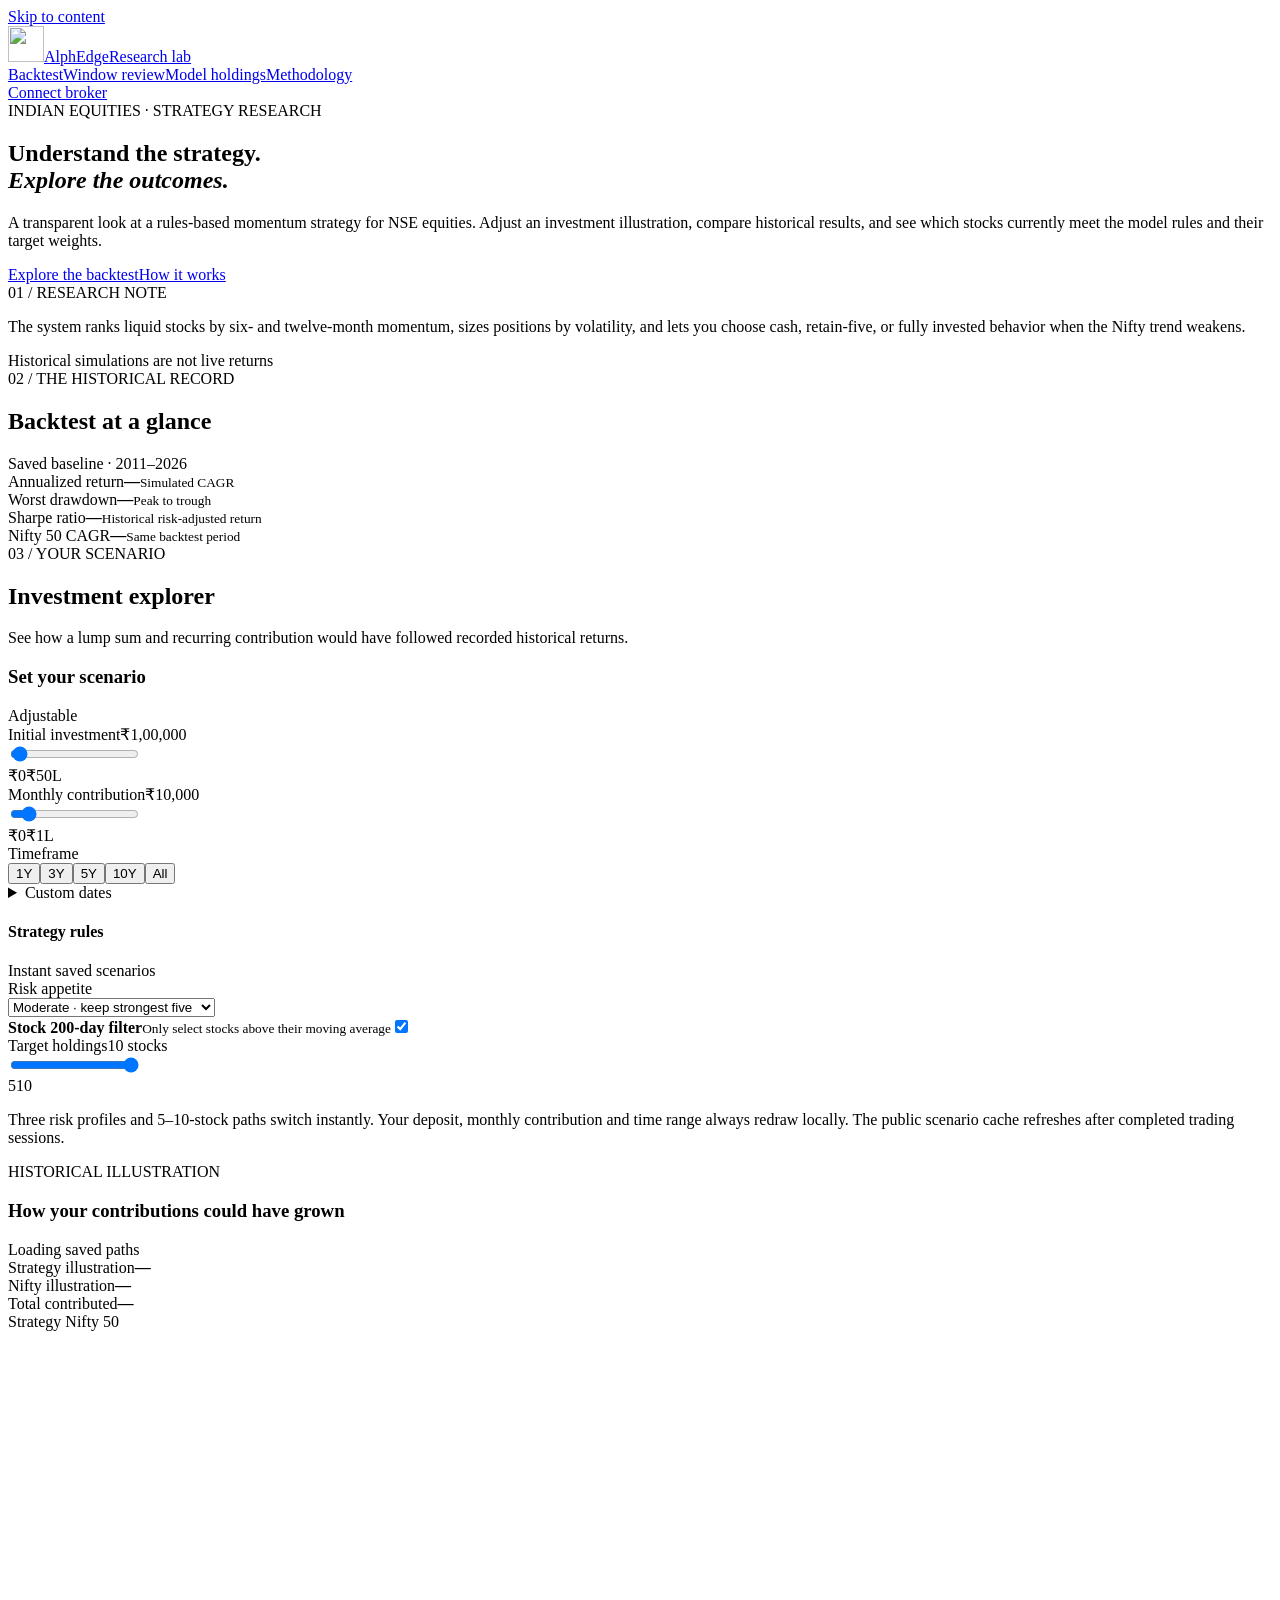
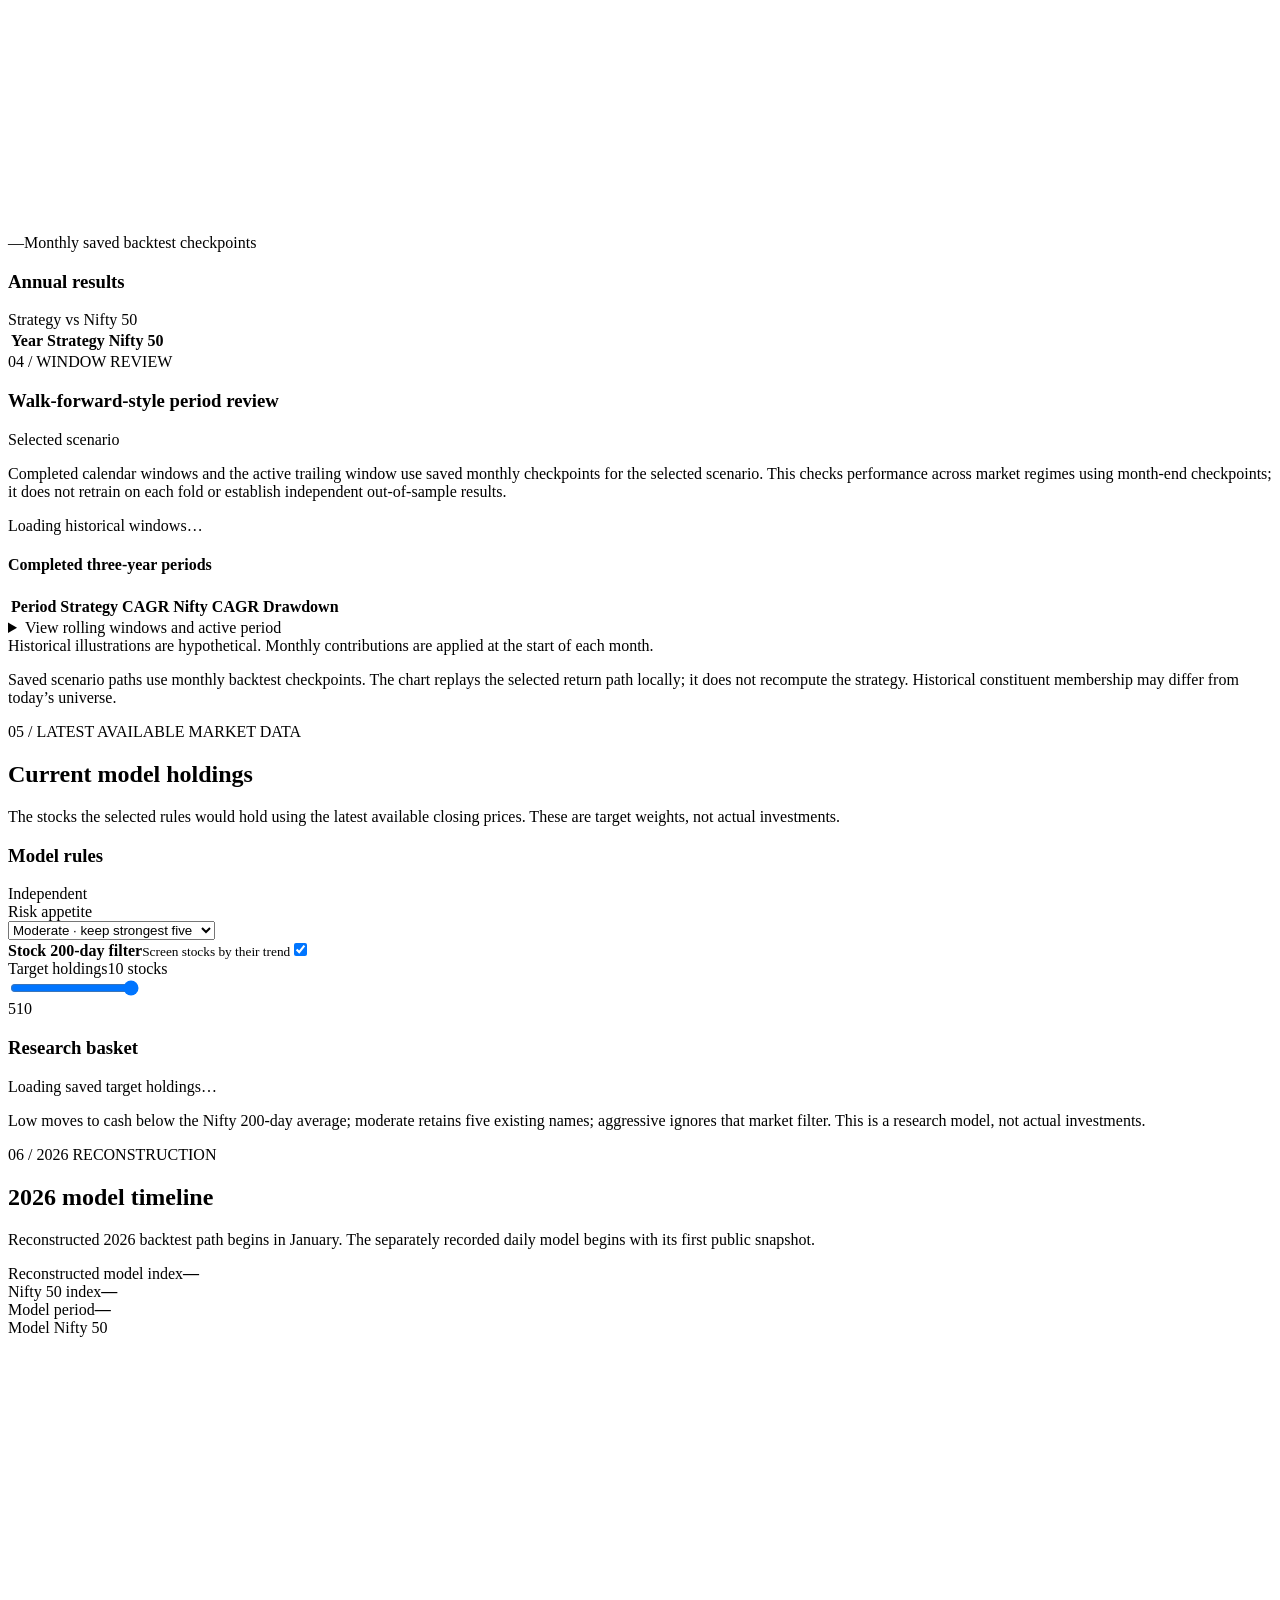
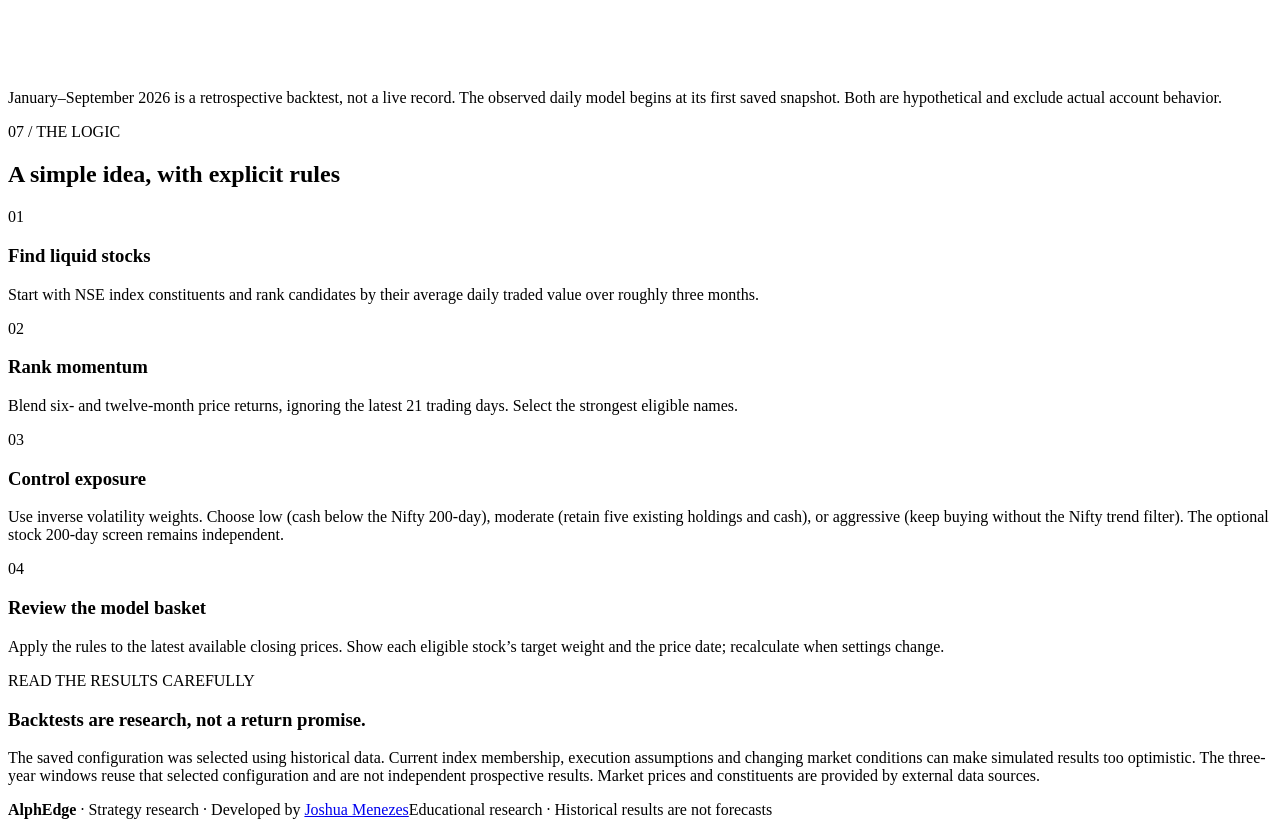
==== site/index.html @ ecb3db47 "Refresh browser assets for risk profile controls" ====
<!doctype html>
<!-- SPDX-FileCopyrightText: 2026 Joshua Menezes and AlphEdge contributors | SPDX-License-Identifier: MIT -->
<html lang="en">
<head>
  <meta charset="utf-8">
  <meta name="viewport" content="width=device-width, initial-scale=1">
  <meta name="theme-color" content="#0a1012">
  <meta name="author" content="Joshua Menezes">
  <title>AlphEdge — Strategy research</title>
  <meta name="description" content="Explore AlphEdge's Indian equity momentum research: historical backtests versus Nifty 50 and the model's latest target holdings.">
  <link rel="canonical" href="https://alph-edge.vercel.app/">
  <meta property="og:type" content="website">
  <meta property="og:site_name" content="AlphEdge">
  <meta property="og:title" content="AlphEdge | Systematic NSE equity research">
  <meta property="og:description" content="Explore historical backtests versus Nifty 50 and inspect the model's latest target holdings.">
  <meta property="og:url" content="https://alph-edge.vercel.app/">
  <meta property="og:image" content="https://alph-edge.vercel.app/og-image.png">
  <meta property="og:image:width" content="1200">
  <meta property="og:image:height" content="627">
  <meta property="og:image:alt" content="AlphEdge systematic NSE equity research">
  <meta name="twitter:card" content="summary_large_image">
  <link rel="icon" type="image/svg+xml" href="/logo.svg?v=4">
  <link rel="stylesheet" href="/styles.css?v=9">
  <script>window.ALPHEDGE_STATIC=true</script><script src="/app.js?v=5" defer></script>
</head>
<body>
  <a class="skip" href="#main">Skip to content</a>
  <header class="topbar">
    <div class="shell topbar-inner">
      <a class="brand" href="/" aria-label="AlphEdge home"><img class="brand-mark" src="/logo.svg?v=4" width="36" height="36" alt=""><span>AlphEdge</span><span class="brand-divider"></span><span class="brand-sub">Research lab</span></a>
      <nav aria-label="Page sections"><a href="#explorer">Backtest</a><a href="#walkforward">Window review</a><a href="#portfolio">Model holdings</a><a href="#methodology">Methodology</a></nav>
      <a class="nav-cta" href="https://github.com/Juiceyyyy/AlphEdge#connect-your-own-kite-account-local-only" target="_blank" rel="noopener noreferrer" aria-label="Connect your broker — open setup guide on GitHub">Connect broker</a>
    </div>
  </header>

  <main id="main">
    <section class="hero shell">
      <div class="eyebrow"><span class="signal"></span> INDIAN EQUITIES · STRATEGY RESEARCH</div>
      <div class="hero-grid">
        <div>
          <h1>Understand the strategy.<br><em>Explore the outcomes.</em></h1>
          <p class="lead">A transparent look at a rules-based momentum strategy for NSE equities. Adjust an investment illustration, compare historical results, and see which stocks currently meet the model rules and their target weights.</p>
          <div class="hero-actions"><a class="button primary" href="#explorer">Explore the backtest</a><a class="text-link" href="#methodology">How it works</a></div>
        </div>
        <div class="hero-note"><span class="note-index">01 / RESEARCH NOTE</span><p>The system ranks liquid stocks by six- and twelve-month momentum, sizes positions by volatility, and lets you choose cash, retain-five, or fully invested behavior when the Nifty trend weakens.</p><span class="note-foot">Historical simulations are not live returns</span></div>
      </div>
    </section>

    <section class="shell summary" aria-labelledby="results-heading">
      <div class="section-top"><div><span class="kicker">02 / THE HISTORICAL RECORD</span><h2 id="results-heading">Backtest at a glance</h2></div><span id="kpi-source" class="source-label">Saved baseline · 2011–2026</span></div>
      <div class="stat-grid">
        <article class="stat"><span>Annualized return</span><strong id="kpi-cagr">—</strong><small>Simulated CAGR</small></article>
        <article class="stat"><span>Worst drawdown</span><strong id="kpi-drawdown">—</strong><small>Peak to trough</small></article>
        <article class="stat"><span>Sharpe ratio</span><strong id="kpi-sharpe">—</strong><small>Historical risk-adjusted return</small></article>
        <article class="stat"><span>Nifty 50 CAGR</span><strong id="kpi-benchmark">—</strong><small>Same backtest period</small></article>
      </div>
    </section>

    <section class="section-tint" id="explorer" aria-labelledby="explorer-heading"><div class="shell">
      <div class="section-top"><div><span class="kicker">03 / YOUR SCENARIO</span><h2 id="explorer-heading">Investment explorer</h2><p>See how a lump sum and recurring contribution would have followed recorded historical returns.</p></div></div>
      <div class="explorer-grid">
        <aside class="controls card" aria-label="Investment and strategy settings">
          <div class="card-head"><h3>Set your scenario</h3><span class="chip">Adjustable</span></div>
          <div class="control"><div class="control-head"><label for="lump">Initial investment</label><output id="lump-value" for="lump">₹1,00,000</output></div><input type="range" id="lump" min="0" max="5000000" step="10000" value="100000"><div class="scale"><span>₹0</span><span>₹50L</span></div></div>
          <div class="control"><div class="control-head"><label for="sip">Monthly contribution</label><output id="sip-value" for="sip">₹10,000</output></div><input type="range" id="sip" min="0" max="100000" step="1000" value="10000"><div class="scale"><span>₹0</span><span>₹1L</span></div></div>
          <div class="timeframe"><span class="field-label">Timeframe</span><div class="period-pills" role="group" aria-label="Chart timeframe"><button type="button" data-period="12">1Y</button><button type="button" data-period="36">3Y</button><button type="button" data-period="60">5Y</button><button type="button" data-period="120" class="active">10Y</button><button type="button" data-period="all">All</button></div><details class="custom-period"><summary>Custom dates</summary><div class="date-range"><div class="control"><label for="start-month">From</label><input id="start-month" type="month"></div><div class="control"><label for="end-month">Through</label><input id="end-month" type="month"></div></div></details></div>
          <div class="rule"></div>
          <div class="control-head strategy-label"><h4>Strategy rules</h4><span>Instant saved scenarios</span></div>
          <div class="control"><div class="control-head"><label for="risk-profile">Risk appetite</label></div><select id="risk-profile" class="risk-select"><option value="low">Low · cash below Nifty 200-day</option><option value="moderate" selected>Moderate · keep strongest five</option><option value="aggressive">Aggressive · stay fully invested</option></select></div>
          <label class="switch-row"><span><strong>Stock 200-day filter</strong><small>Only select stocks above their moving average</small></span><input id="stock" type="checkbox" checked role="switch"><span class="switch-ui" aria-hidden="true"></span></label>
          <div class="control hold"><div class="control-head"><label for="holdings">Target holdings</label><output id="holdings-value" for="holdings">10 stocks</output></div><input type="range" id="holdings" min="5" max="10" step="1" value="10"><div class="scale"><span>5</span><span>10</span></div></div></div>
          <p class="control-hint">Three risk profiles and 5–10-stock paths switch instantly. Your deposit, monthly contribution and time range always redraw locally. The public scenario cache refreshes after completed trading sessions.</p>
        </aside>
        <div class="results">
          <div class="chart-card card">
            <div class="chart-header"><div><span class="kicker">HISTORICAL ILLUSTRATION</span><h3>How your contributions could have grown</h3></div><span id="chart-mode" class="mode">Loading saved paths</span></div>
            <div class="totals"><div><span>Strategy illustration</span><strong id="strategy-total">—</strong></div><div><span>Nifty illustration</span><strong id="benchmark-total">—</strong></div><div><span>Total contributed</span><strong id="contributed-total">—</strong></div></div>
            <div class="legend"><span><i class="key strategy-key"></i> Strategy</span><span><i class="key benchmark-key"></i> Nifty 50</span></div>
            <div class="chart-wrap interactive-chart"><div id="growth-tooltip" class="chart-tooltip" role="status" hidden></div><svg id="growth-chart" viewBox="0 0 760 300" preserveAspectRatio="none" role="img" aria-label="Historical investment illustration chart"></svg></div>
            <div class="chart-footer"><span id="chart-period">—</span><span id="chart-detail">Monthly saved backtest checkpoints</span></div>
          </div>
          <div class="backtest-detail card"><div class="card-head"><h3>Annual results</h3><span class="chip outline">Strategy vs Nifty 50</span></div><div class="table-scroll"><table><thead><tr><th>Year</th><th>Strategy</th><th>Nifty 50</th></tr></thead><tbody id="annual-results"></tbody></table></div></div>
          <div class="backtest-detail card" id="walkforward"><div class="card-head"><div><span class="kicker">04 / WINDOW REVIEW</span><h3>Walk-forward-style period review</h3></div><span class="chip outline">Selected scenario</span></div><p class="table-note">Completed calendar windows and the active trailing window use saved monthly checkpoints for the selected scenario. This checks performance across market regimes using month-end checkpoints; it does not retrain on each fold or establish independent out-of-sample results.</p><div id="walkforward-summary" class="window-summary" aria-live="polite">Loading historical windows…</div><h4>Completed three-year periods</h4><div class="table-scroll"><table><thead><tr><th>Period</th><th>Strategy CAGR</th><th>Nifty CAGR</th><th>Drawdown</th></tr></thead><tbody id="window-results"></tbody></table></div><details class="rolling-detail"><summary>View rolling windows and active period</summary><div class="table-scroll"><table><thead><tr><th>Period</th><th>Strategy CAGR</th><th>Nifty CAGR</th><th>Drawdown</th></tr></thead><tbody id="rolling-results"></tbody></table></div></details></div>
          <div id="scenario-message" class="message" role="status" aria-live="polite">Historical illustrations are hypothetical. Monthly contributions are applied at the start of each month.</div>
        </div>
      </div>
      <p class="disclosure">Saved scenario paths use monthly backtest checkpoints. The chart replays the selected return path locally; it does not recompute the strategy. Historical constituent membership may differ from today’s universe.</p>
    </div></section>

    <section class="shell portfolio-section" id="portfolio" aria-labelledby="portfolio-heading">
      <div class="section-top"><div><span class="kicker">05 / LATEST AVAILABLE MARKET DATA</span><h2 id="portfolio-heading">Current model holdings</h2><p>The stocks the selected rules would hold using the latest available closing prices. These are target weights, not actual investments.</p></div></div>
      <div class="holdings-layout">
        <aside class="controls card" aria-label="Model holdings settings">
          <div class="card-head"><h3>Model rules</h3><span class="chip">Independent</span></div>
          <div class="control"><div class="control-head"><label for="model-risk-profile">Risk appetite</label></div><select id="model-risk-profile" class="risk-select"><option value="low">Low · cash below Nifty 200-day</option><option value="moderate" selected>Moderate · keep strongest five</option><option value="aggressive">Aggressive · stay fully invested</option></select></div>
          <label class="switch-row"><span><strong>Stock 200-day filter</strong><small>Screen stocks by their trend</small></span><input id="model-stock" type="checkbox" checked role="switch"><span class="switch-ui" aria-hidden="true"></span></label>
          <div class="control hold"><div class="control-head"><label for="model-holdings">Target holdings</label><output id="model-holdings-value" for="model-holdings">10 stocks</output></div><input type="range" id="model-holdings" min="5" max="10" step="1" value="10"><div class="scale"><span>5</span><span>10</span></div></div></div>
        </aside>
        <div class="card holdings-card"><div class="card-head"><div><h3>Research basket</h3><span id="candidate-status" class="candidate-status" role="status" aria-live="polite">Loading saved target holdings…</span></div></div><div id="candidate-positions" class="position-list" aria-live="polite"></div><p class="basket-note">Low moves to cash below the Nifty 200-day average; moderate retains five existing names; aggressive ignores that market filter. This is a research model, not actual investments.</p></div>
      </div>
    </section>

    <section class="shell forward-section" aria-labelledby="forward-heading">
      <div class="section-top"><div><span class="kicker">06 / 2026 RECONSTRUCTION</span><h2 id="forward-heading">2026 model timeline</h2><p>Reconstructed 2026 backtest path begins in January. The separately recorded daily model begins with its first public snapshot.</p></div></div>
      <div class="card chart-card"><div class="totals"><div><span>Reconstructed model index</span><strong id="forward-model">—</strong></div><div><span>Nifty 50 index</span><strong id="forward-nifty">—</strong></div><div><span>Model period</span><strong id="forward-period" class="period-value">—</strong></div></div><div class="legend"><span><i class="key strategy-key"></i> Model</span><span><i class="key benchmark-key"></i> Nifty 50</span></div><div class="chart-wrap forward-wrap"><svg id="forward-chart" viewBox="0 0 760 200" preserveAspectRatio="none" role="img" aria-label="Forward research record pending"></svg></div><p class="basket-note">January–September 2026 is a retrospective backtest, not a live record. The observed daily model begins at its first saved snapshot. Both are hypothetical and exclude actual account behavior.</p></div>
    </section>

    <section class="section-tint method" id="methodology" aria-labelledby="method-heading"><div class="shell">
      <div class="section-top"><div><span class="kicker">07 / THE LOGIC</span><h2 id="method-heading">A simple idea, with explicit rules</h2></div></div>
      <div class="method-grid">
        <article><span class="method-index">01</span><h3>Find liquid stocks</h3><p>Start with NSE index constituents and rank candidates by their average daily traded value over roughly three months.</p></article>
        <article><span class="method-index">02</span><h3>Rank momentum</h3><p>Blend six- and twelve-month price returns, ignoring the latest 21 trading days. Select the strongest eligible names.</p></article>
        <article><span class="method-index">03</span><h3>Control exposure</h3><p>Use inverse volatility weights. Choose low (cash below the Nifty 200-day), moderate (retain five existing holdings and cash), or aggressive (keep buying without the Nifty trend filter). The optional stock 200-day screen remains independent.</p></article>
        <article><span class="method-index">04</span><h3>Review the model basket</h3><p>Apply the rules to the latest available closing prices. Show each eligible stock’s target weight and the price date; recalculate when settings change.</p></article>
      </div>
      <div class="research-note"><div><span class="kicker">READ THE RESULTS CAREFULLY</span><h3>Backtests are research, not a return promise.</h3></div><p>The saved configuration was selected using historical data. Current index membership, execution assumptions and changing market conditions can make simulated results too optimistic. The three-year windows reuse that selected configuration and are not independent prospective results. Market prices and constituents are provided by external data sources.</p></div>
    </div></section>
  </main>
  <footer><div class="shell footer-inner"><span><strong>AlphEdge</strong> · Strategy research · Developed by <a href="https://github.com/Juiceyyyy" rel="author">Joshua Menezes</a></span><span>Educational research · Historical results are not forecasts</span></div></footer>
</body>
</html>
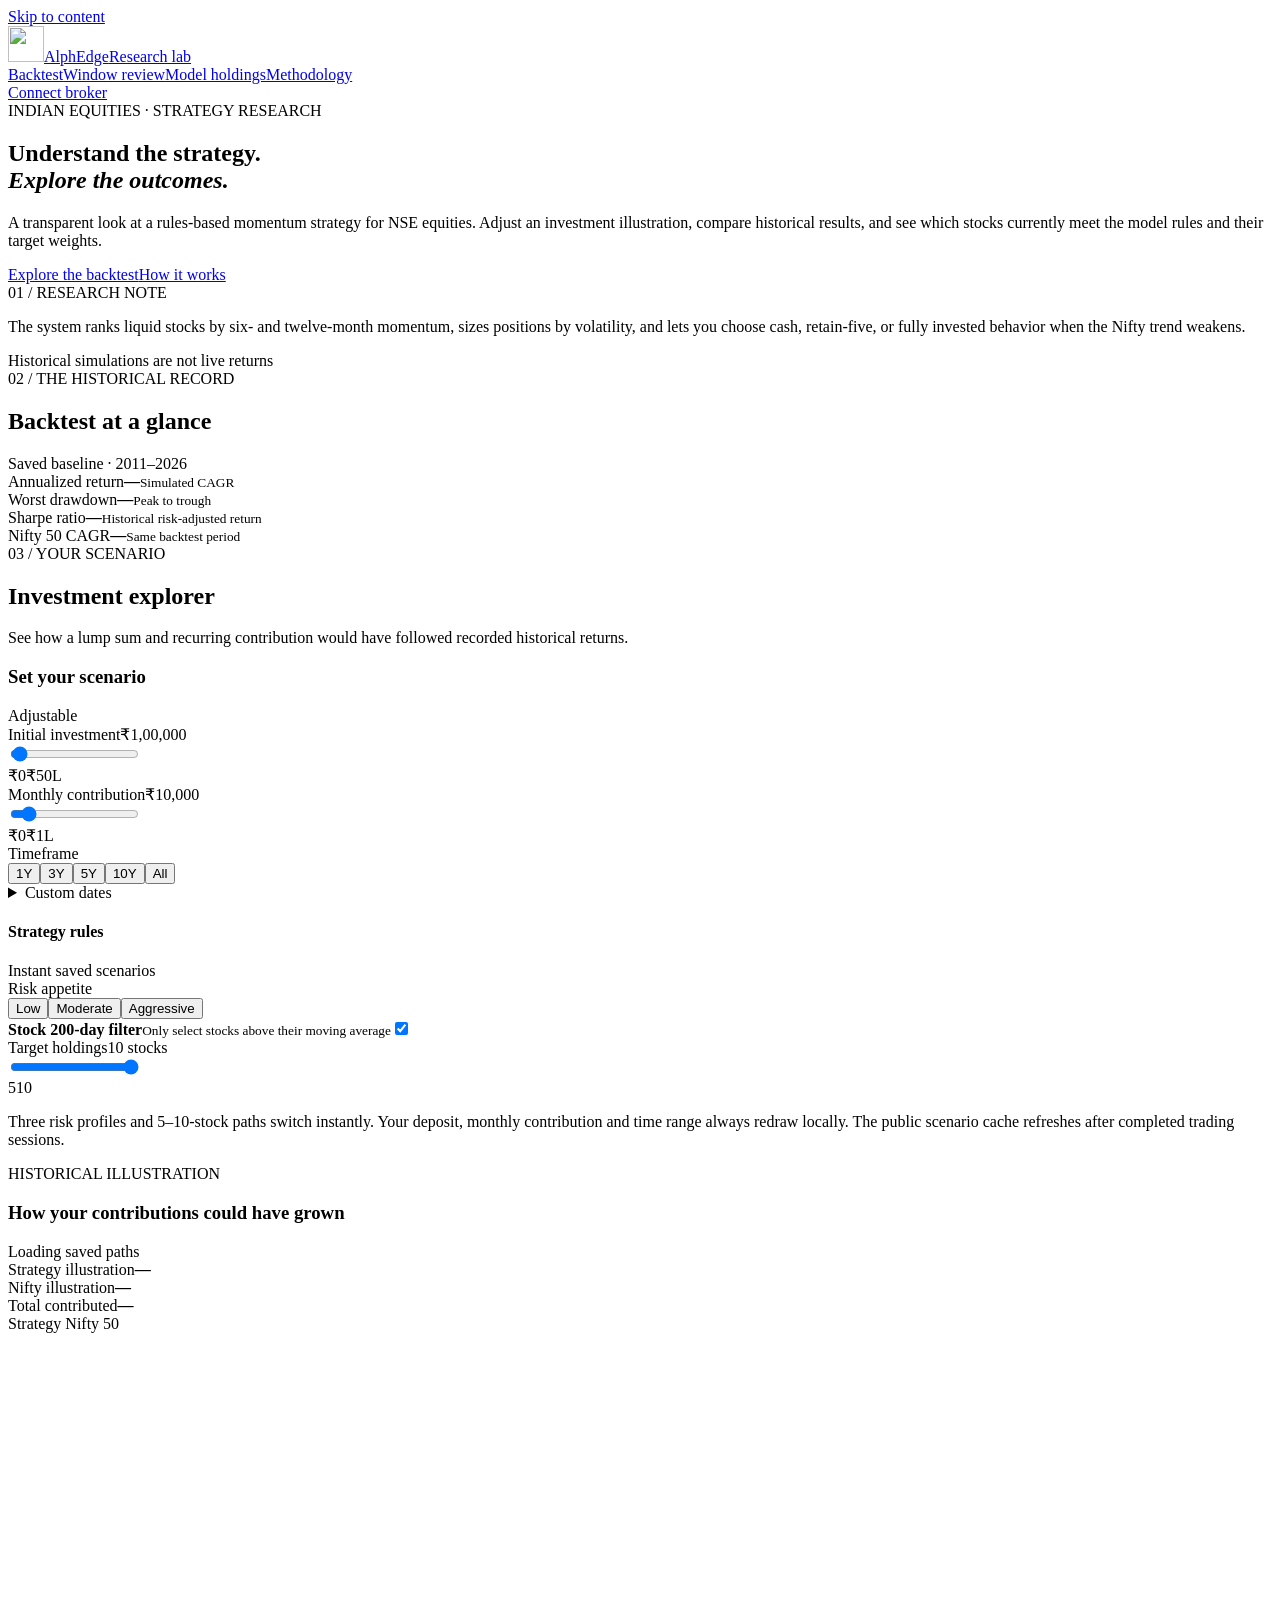
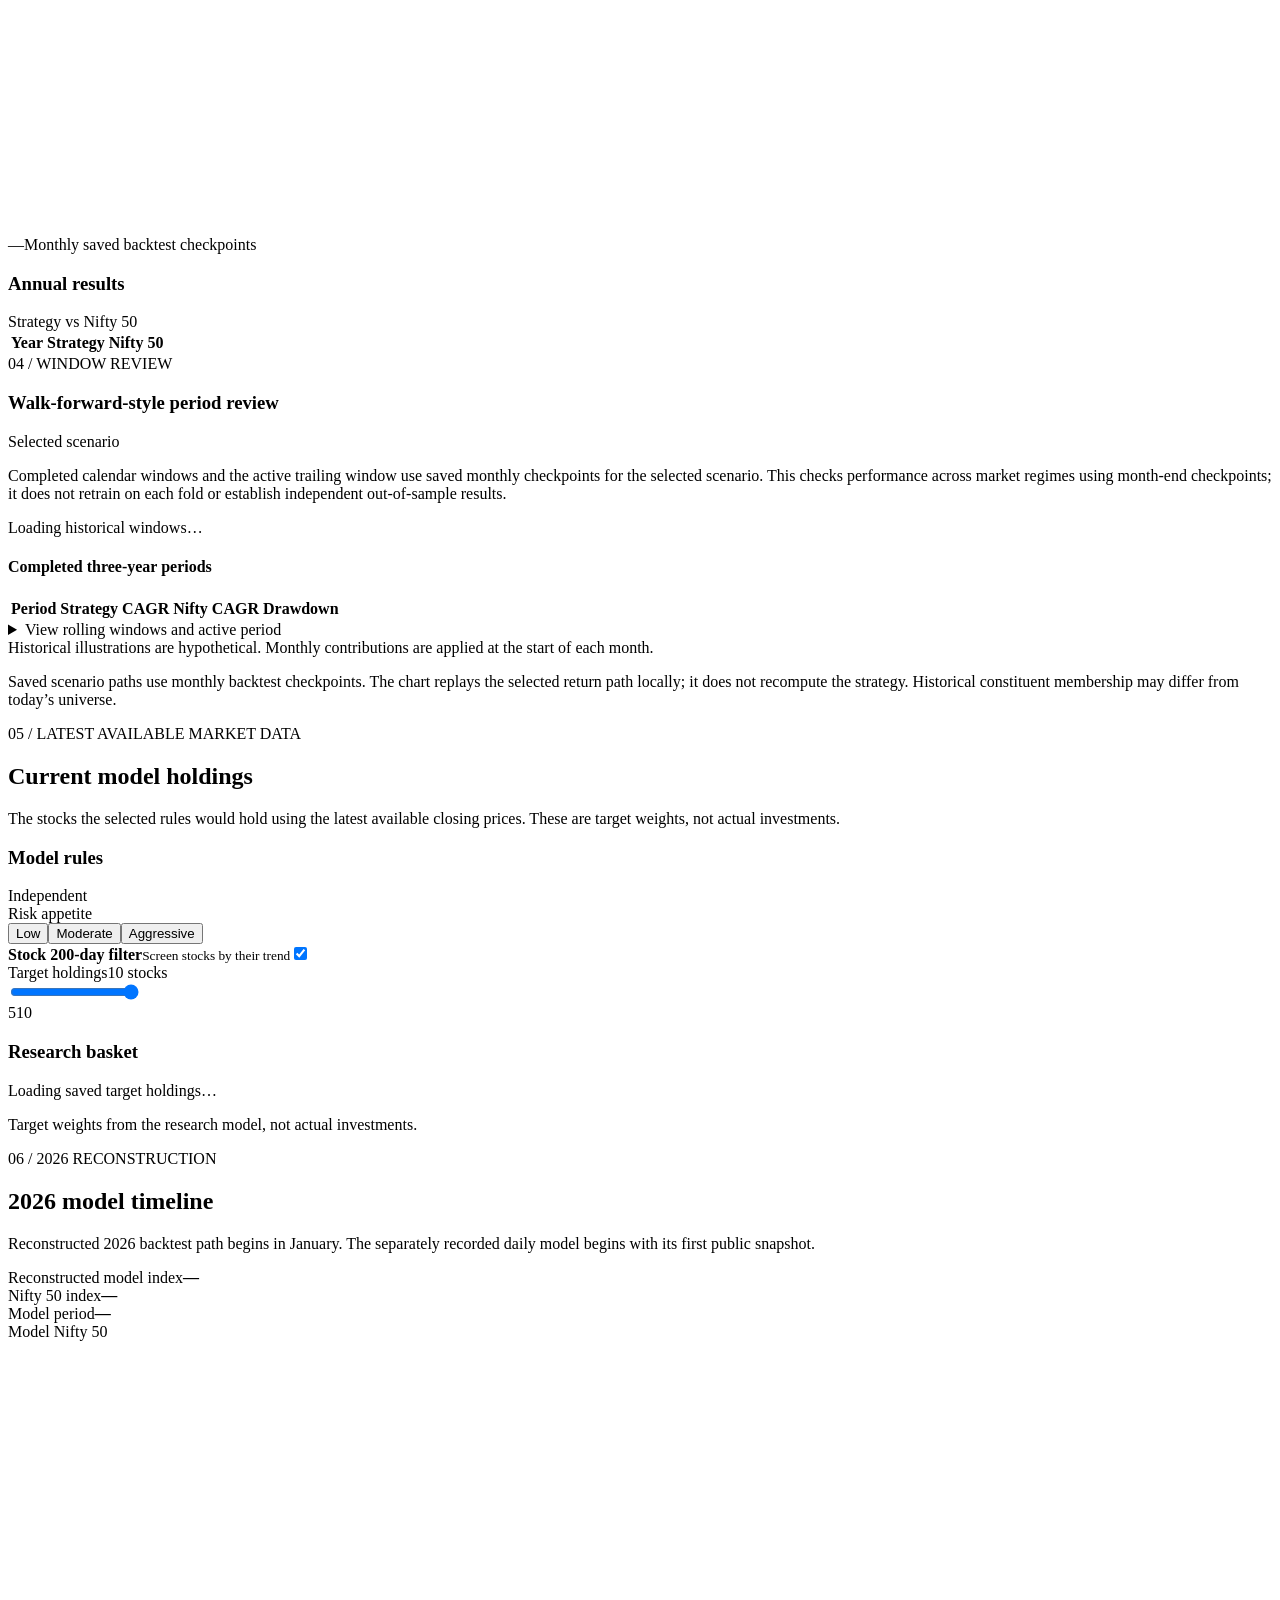
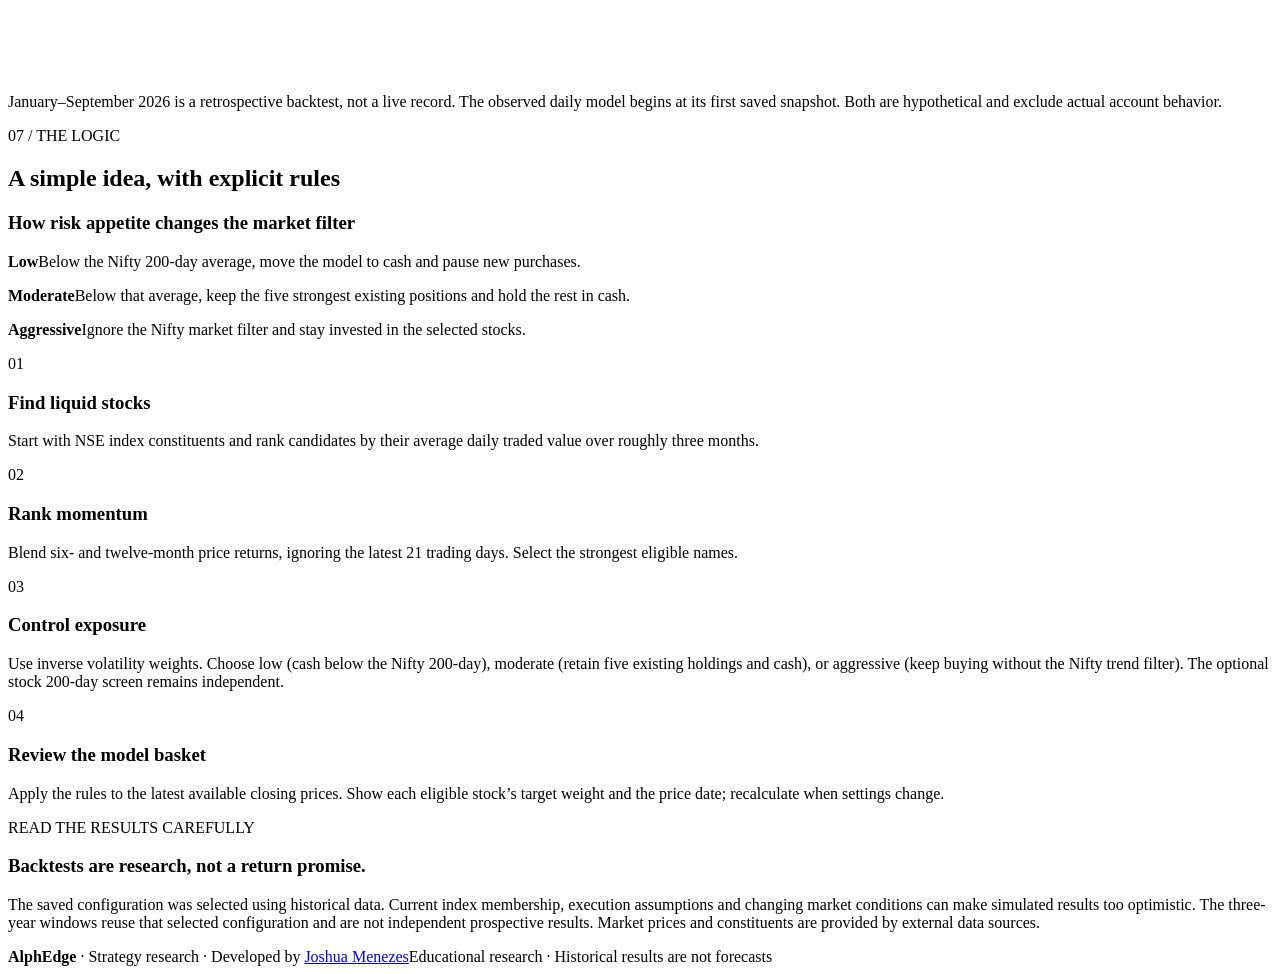
==== commit 0053aff4: "Refine risk appetite controls and cache loading state" ====
--- a/site/index.html
+++ b/site/index.html
@@ -20,8 +20,8 @@
   <meta property="og:image:alt" content="AlphEdge systematic NSE equity research">
   <meta name="twitter:card" content="summary_large_image">
   <link rel="icon" type="image/svg+xml" href="/logo.svg?v=4">
-  <link rel="stylesheet" href="/styles.css?v=9">
-  <script>window.ALPHEDGE_STATIC=true</script><script src="/app.js?v=5" defer></script>
+  <link rel="stylesheet" href="/styles.css?v=10">
+  <script src="/explore/app.js?v=6" defer></script>
 </head>
 <body>
   <a class="skip" href="#main">Skip to content</a>
@@ -66,9 +66,9 @@
           <div class="timeframe"><span class="field-label">Timeframe</span><div class="period-pills" role="group" aria-label="Chart timeframe"><button type="button" data-period="12">1Y</button><button type="button" data-period="36">3Y</button><button type="button" data-period="60">5Y</button><button type="button" data-period="120" class="active">10Y</button><button type="button" data-period="all">All</button></div><details class="custom-period"><summary>Custom dates</summary><div class="date-range"><div class="control"><label for="start-month">From</label><input id="start-month" type="month"></div><div class="control"><label for="end-month">Through</label><input id="end-month" type="month"></div></div></details></div>
           <div class="rule"></div>
           <div class="control-head strategy-label"><h4>Strategy rules</h4><span>Instant saved scenarios</span></div>
-          <div class="control"><div class="control-head"><label for="risk-profile">Risk appetite</label></div><select id="risk-profile" class="risk-select"><option value="low">Low · cash below Nifty 200-day</option><option value="moderate" selected>Moderate · keep strongest five</option><option value="aggressive">Aggressive · stay fully invested</option></select></div>
+          <div class="control"><div class="control-head"><span id="risk-label">Risk appetite</span></div><input id="risk-profile" type="hidden" value="moderate"><div class="risk-segment" data-risk-control="risk-profile" role="group" aria-labelledby="risk-label" aria-describedby="risk-explanation"><span class="risk-pill" aria-hidden="true"></span><button type="button" data-risk="low" aria-pressed="false">Low</button><button type="button" data-risk="moderate" aria-pressed="true">Moderate</button><button type="button" data-risk="aggressive" aria-pressed="false">Aggressive</button></div></div>
           <label class="switch-row"><span><strong>Stock 200-day filter</strong><small>Only select stocks above their moving average</small></span><input id="stock" type="checkbox" checked role="switch"><span class="switch-ui" aria-hidden="true"></span></label>
-          <div class="control hold"><div class="control-head"><label for="holdings">Target holdings</label><output id="holdings-value" for="holdings">10 stocks</output></div><input type="range" id="holdings" min="5" max="10" step="1" value="10"><div class="scale"><span>5</span><span>10</span></div></div></div>
+          <div class="control hold"><div class="control-head"><label for="holdings">Target holdings</label><output id="holdings-value" for="holdings">10 stocks</output></div><input type="range" id="holdings" min="5" max="10" step="1" value="10"><div class="scale"><span>5</span><span>10</span></div></div>
           <p class="control-hint">Three risk profiles and 5–10-stock paths switch instantly. Your deposit, monthly contribution and time range always redraw locally. The public scenario cache refreshes after completed trading sessions.</p>
         </aside>
         <div class="results">
@@ -92,11 +92,11 @@
       <div class="holdings-layout">
         <aside class="controls card" aria-label="Model holdings settings">
           <div class="card-head"><h3>Model rules</h3><span class="chip">Independent</span></div>
-          <div class="control"><div class="control-head"><label for="model-risk-profile">Risk appetite</label></div><select id="model-risk-profile" class="risk-select"><option value="low">Low · cash below Nifty 200-day</option><option value="moderate" selected>Moderate · keep strongest five</option><option value="aggressive">Aggressive · stay fully invested</option></select></div>
+          <div class="control"><div class="control-head"><span id="model-risk-label">Risk appetite</span></div><input id="model-risk-profile" type="hidden" value="moderate"><div class="risk-segment" data-risk-control="model-risk-profile" role="group" aria-labelledby="model-risk-label" aria-describedby="risk-explanation"><span class="risk-pill" aria-hidden="true"></span><button type="button" data-risk="low" aria-pressed="false">Low</button><button type="button" data-risk="moderate" aria-pressed="true">Moderate</button><button type="button" data-risk="aggressive" aria-pressed="false">Aggressive</button></div></div>
           <label class="switch-row"><span><strong>Stock 200-day filter</strong><small>Screen stocks by their trend</small></span><input id="model-stock" type="checkbox" checked role="switch"><span class="switch-ui" aria-hidden="true"></span></label>
-          <div class="control hold"><div class="control-head"><label for="model-holdings">Target holdings</label><output id="model-holdings-value" for="model-holdings">10 stocks</output></div><input type="range" id="model-holdings" min="5" max="10" step="1" value="10"><div class="scale"><span>5</span><span>10</span></div></div></div>
+          <div class="control hold"><div class="control-head"><label for="model-holdings">Target holdings</label><output id="model-holdings-value" for="model-holdings">10 stocks</output></div><input type="range" id="model-holdings" min="5" max="10" step="1" value="10"><div class="scale"><span>5</span><span>10</span></div></div>
         </aside>
-        <div class="card holdings-card"><div class="card-head"><div><h3>Research basket</h3><span id="candidate-status" class="candidate-status" role="status" aria-live="polite">Loading saved target holdings…</span></div></div><div id="candidate-positions" class="position-list" aria-live="polite"></div><p class="basket-note">Low moves to cash below the Nifty 200-day average; moderate retains five existing names; aggressive ignores that market filter. This is a research model, not actual investments.</p></div>
+        <div class="card holdings-card"><div class="card-head"><div><h3>Research basket</h3><span id="candidate-status" class="candidate-status" role="status" aria-live="polite">Loading saved target holdings…</span></div></div><div id="candidate-positions" class="position-list" aria-live="polite"></div><p class="basket-note">Target weights from the research model, not actual investments.</p></div>
       </div>
     </section>
 
@@ -107,6 +107,7 @@
 
     <section class="section-tint method" id="methodology" aria-labelledby="method-heading"><div class="shell">
       <div class="section-top"><div><span class="kicker">07 / THE LOGIC</span><h2 id="method-heading">A simple idea, with explicit rules</h2></div></div>
+      <div id="risk-explanation" class="risk-explanation"><h3>How risk appetite changes the market filter</h3><div class="risk-options"><p><strong>Low</strong><span>Below the Nifty 200-day average, move the model to cash and pause new purchases.</span></p><p><strong>Moderate</strong><span>Below that average, keep the five strongest existing positions and hold the rest in cash.</span></p><p><strong>Aggressive</strong><span>Ignore the Nifty market filter and stay invested in the selected stocks.</span></p></div></div>
       <div class="method-grid">
         <article><span class="method-index">01</span><h3>Find liquid stocks</h3><p>Start with NSE index constituents and rank candidates by their average daily traded value over roughly three months.</p></article>
         <article><span class="method-index">02</span><h3>Rank momentum</h3><p>Blend six- and twelve-month price returns, ignoring the latest 21 trading days. Select the strongest eligible names.</p></article>
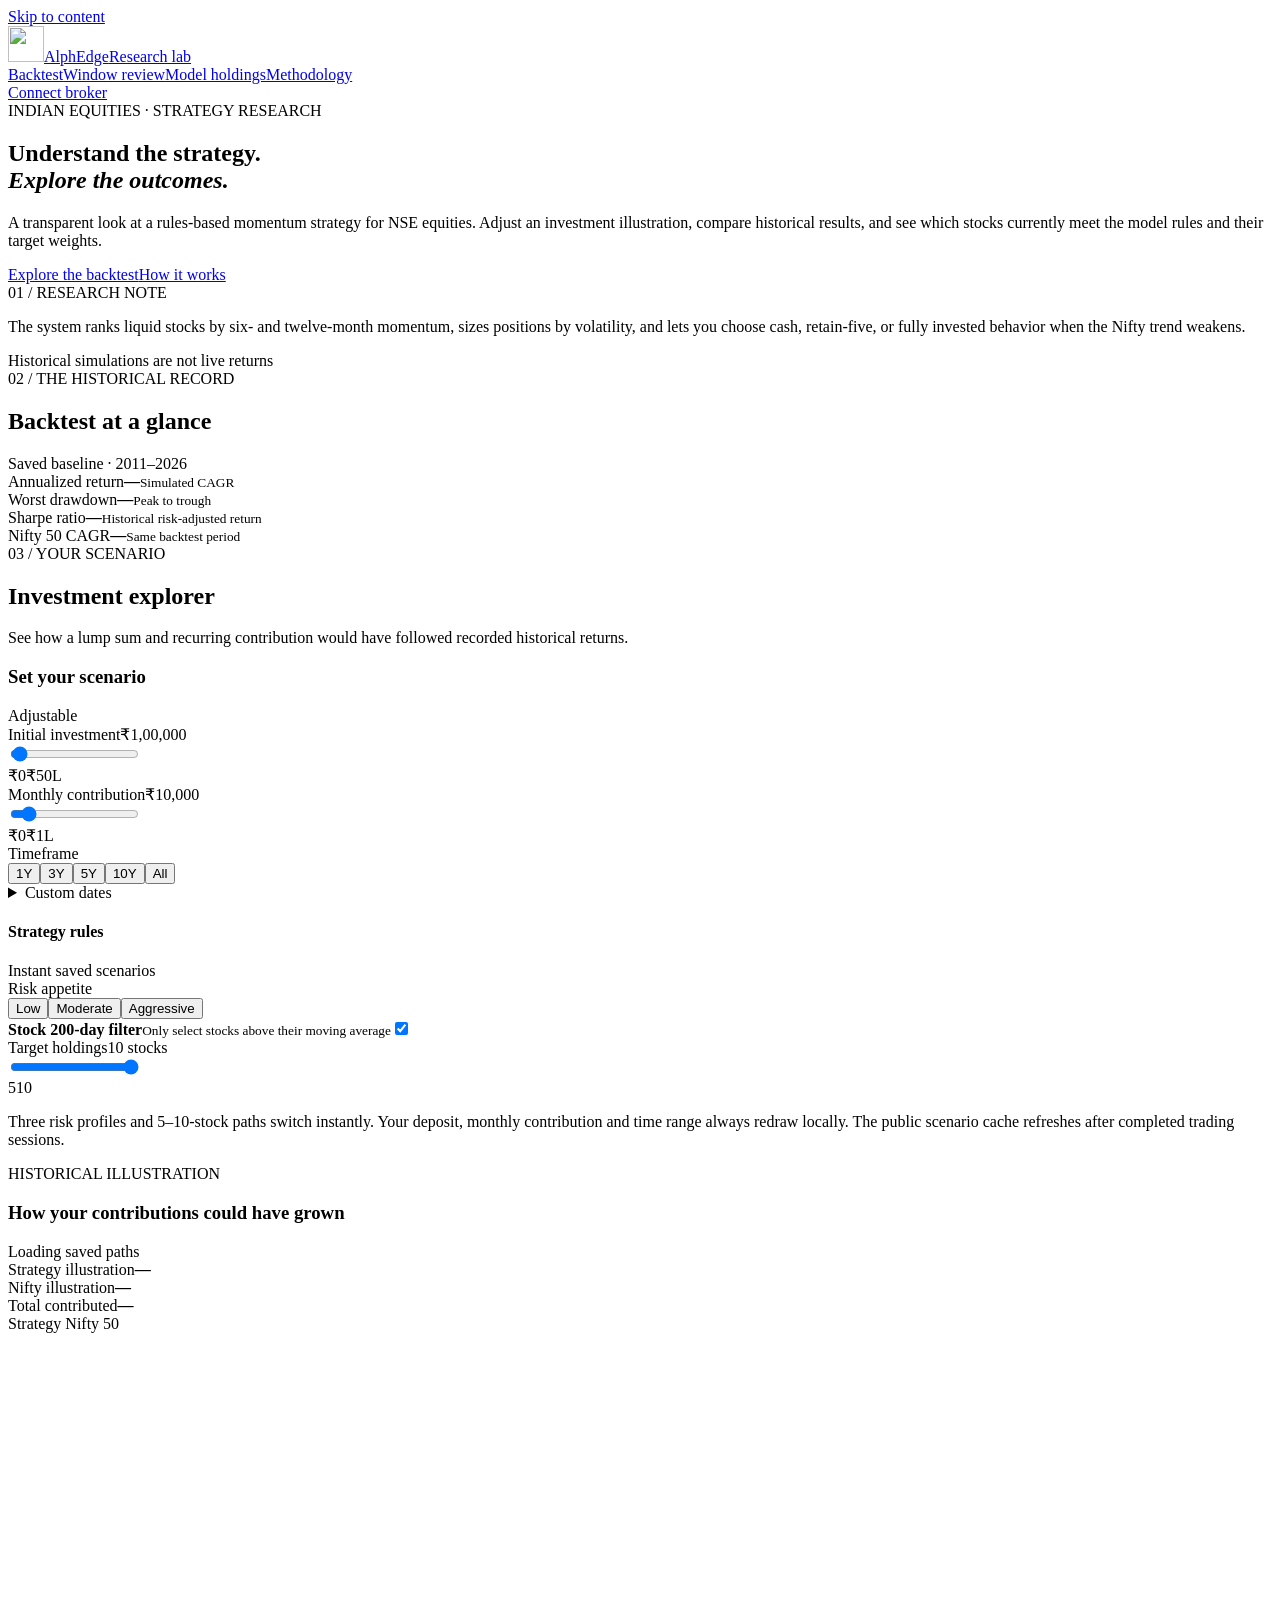
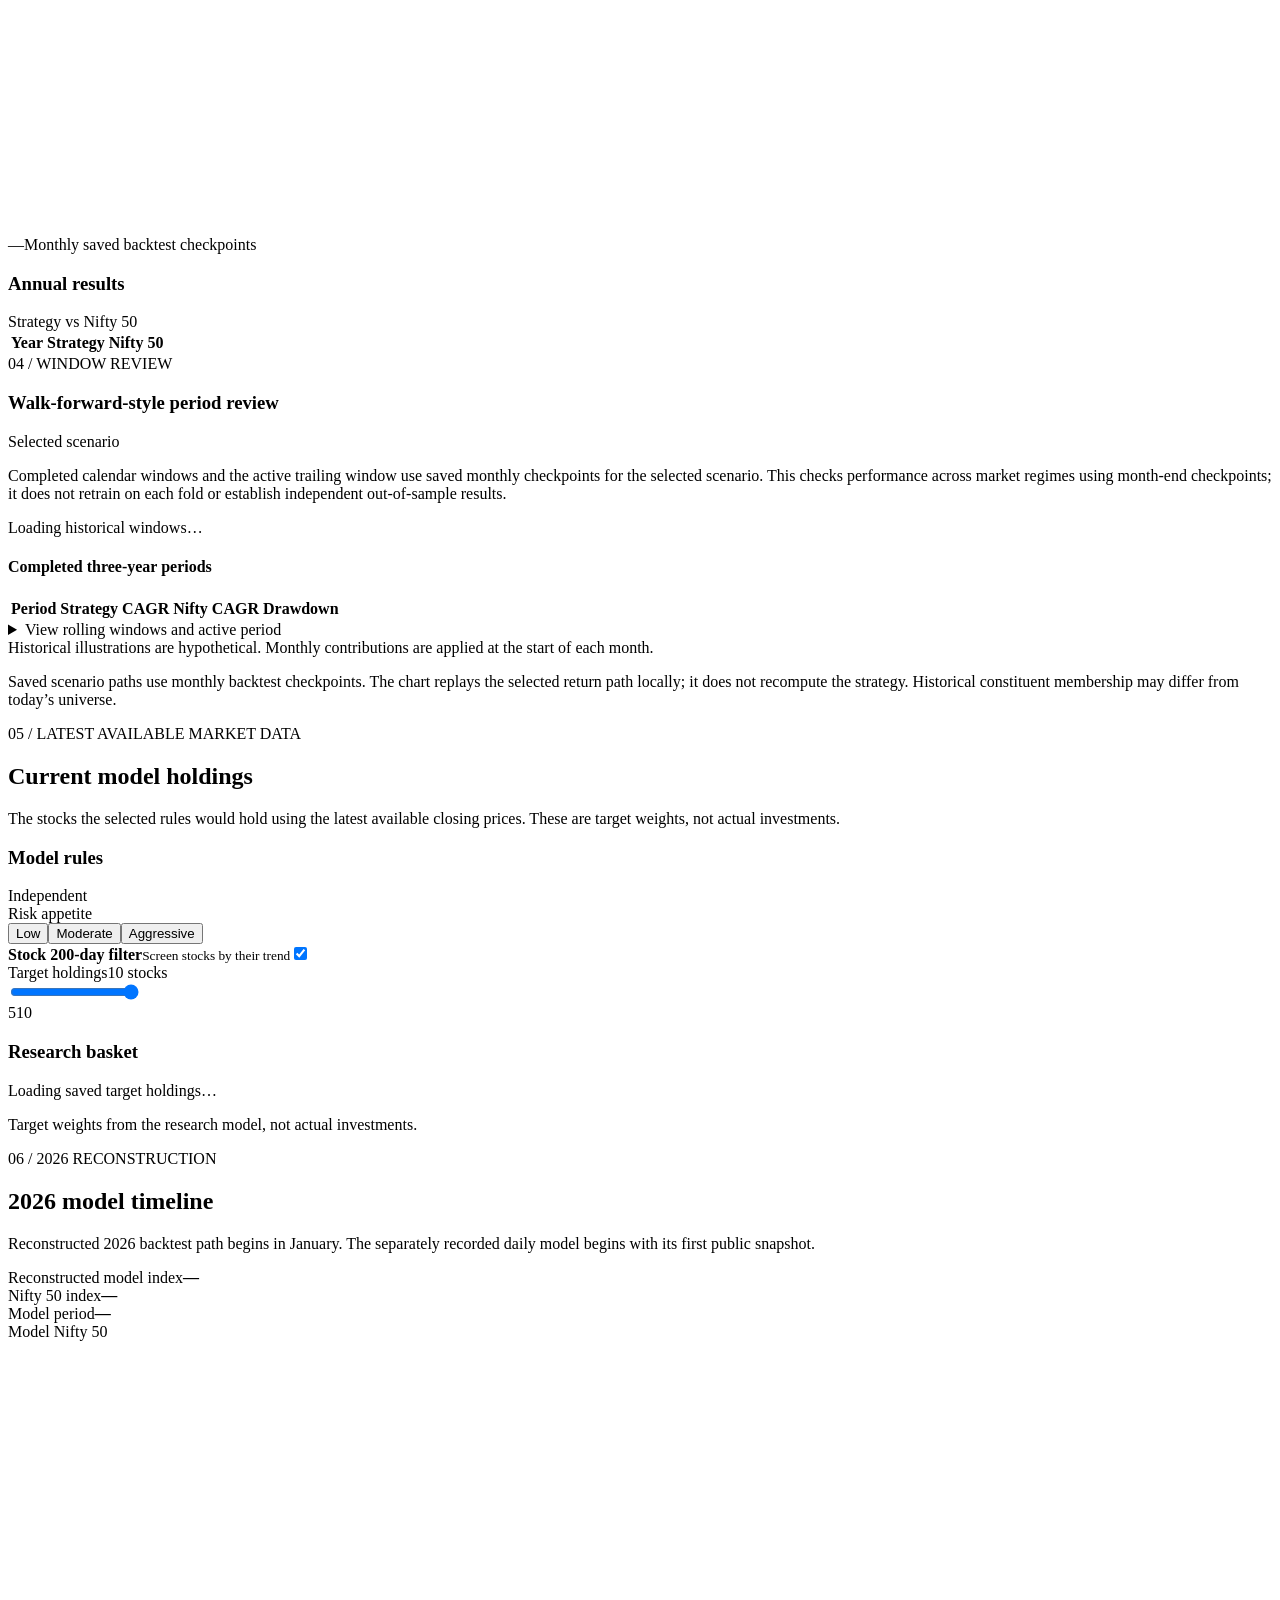
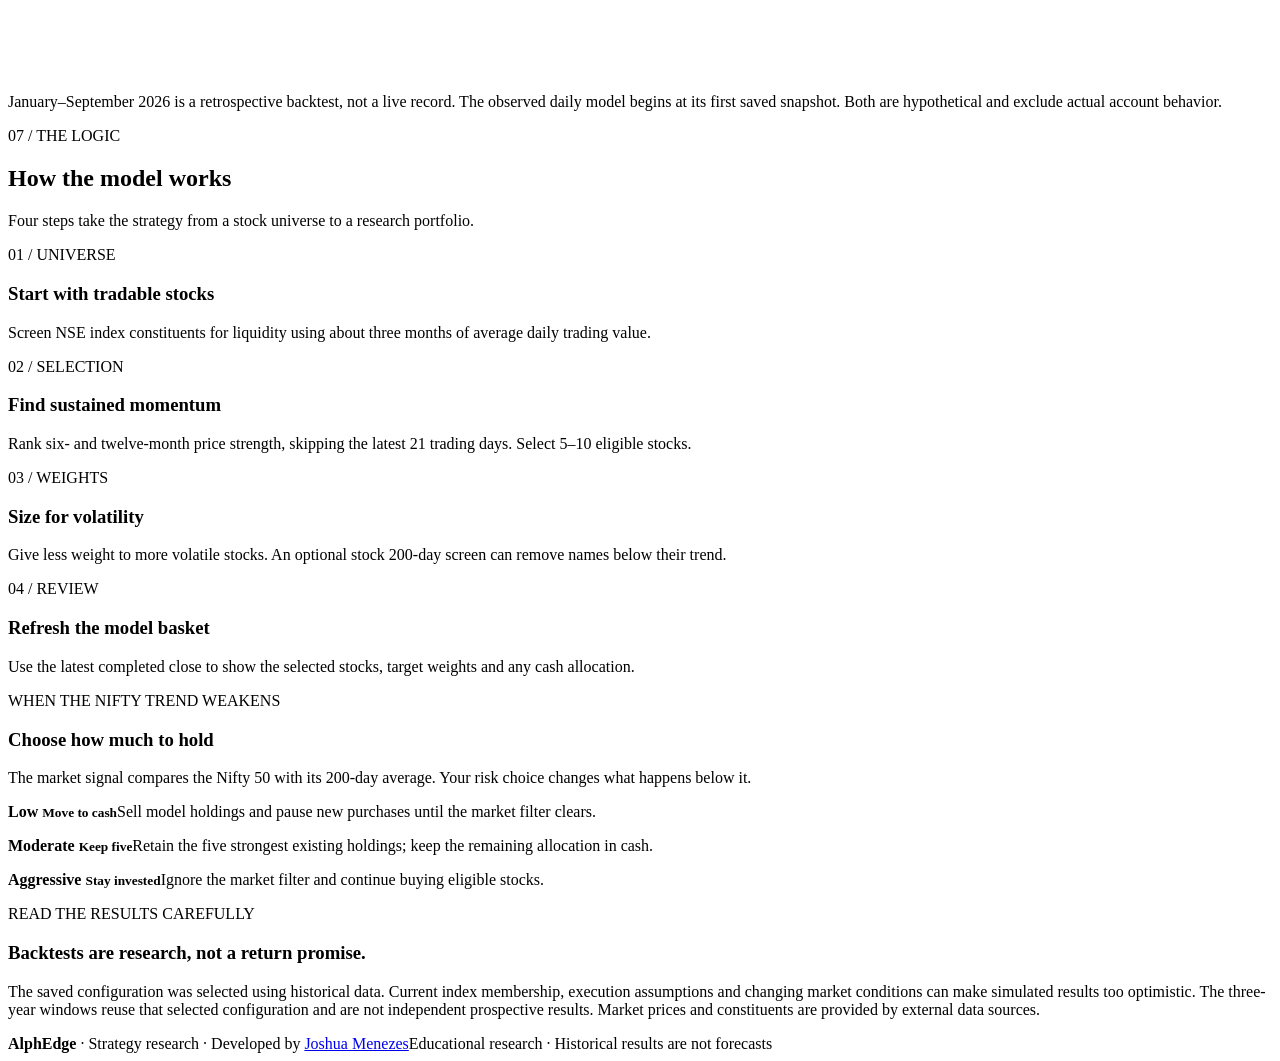
==== commit e9a1e69d: "Restore static dashboard data and clarify strategy logic" ====
--- a/site/index.html
+++ b/site/index.html
@@ -20,8 +20,8 @@
   <meta property="og:image:alt" content="AlphEdge systematic NSE equity research">
   <meta name="twitter:card" content="summary_large_image">
   <link rel="icon" type="image/svg+xml" href="/logo.svg?v=4">
-  <link rel="stylesheet" href="/styles.css?v=10">
-  <script src="/explore/app.js?v=6" defer></script>
+  <link rel="stylesheet" href="/styles.css?v=11">
+  <script>window.ALPHEDGE_STATIC=true</script><script src="/app.js?v=7" defer></script>
 </head>
 <body>
   <a class="skip" href="#main">Skip to content</a>
@@ -66,7 +66,7 @@
           <div class="timeframe"><span class="field-label">Timeframe</span><div class="period-pills" role="group" aria-label="Chart timeframe"><button type="button" data-period="12">1Y</button><button type="button" data-period="36">3Y</button><button type="button" data-period="60">5Y</button><button type="button" data-period="120" class="active">10Y</button><button type="button" data-period="all">All</button></div><details class="custom-period"><summary>Custom dates</summary><div class="date-range"><div class="control"><label for="start-month">From</label><input id="start-month" type="month"></div><div class="control"><label for="end-month">Through</label><input id="end-month" type="month"></div></div></details></div>
           <div class="rule"></div>
           <div class="control-head strategy-label"><h4>Strategy rules</h4><span>Instant saved scenarios</span></div>
-          <div class="control"><div class="control-head"><span id="risk-label">Risk appetite</span></div><input id="risk-profile" type="hidden" value="moderate"><div class="risk-segment" data-risk-control="risk-profile" role="group" aria-labelledby="risk-label" aria-describedby="risk-explanation"><span class="risk-pill" aria-hidden="true"></span><button type="button" data-risk="low" aria-pressed="false">Low</button><button type="button" data-risk="moderate" aria-pressed="true">Moderate</button><button type="button" data-risk="aggressive" aria-pressed="false">Aggressive</button></div></div>
+          <div class="control"><div class="control-head"><span id="risk-label">Risk appetite</span></div><input id="risk-profile" type="hidden" value="moderate"><div class="risk-segment" data-risk-control="risk-profile" data-active="moderate" role="group" aria-labelledby="risk-label" aria-describedby="risk-explanation"><span class="risk-pill" aria-hidden="true"></span><button type="button" data-risk="low" aria-pressed="false">Low</button><button type="button" data-risk="moderate" aria-pressed="true">Moderate</button><button type="button" data-risk="aggressive" aria-pressed="false">Aggressive</button></div></div>
           <label class="switch-row"><span><strong>Stock 200-day filter</strong><small>Only select stocks above their moving average</small></span><input id="stock" type="checkbox" checked role="switch"><span class="switch-ui" aria-hidden="true"></span></label>
           <div class="control hold"><div class="control-head"><label for="holdings">Target holdings</label><output id="holdings-value" for="holdings">10 stocks</output></div><input type="range" id="holdings" min="5" max="10" step="1" value="10"><div class="scale"><span>5</span><span>10</span></div></div>
           <p class="control-hint">Three risk profiles and 5–10-stock paths switch instantly. Your deposit, monthly contribution and time range always redraw locally. The public scenario cache refreshes after completed trading sessions.</p>
@@ -92,7 +92,7 @@
       <div class="holdings-layout">
         <aside class="controls card" aria-label="Model holdings settings">
           <div class="card-head"><h3>Model rules</h3><span class="chip">Independent</span></div>
-          <div class="control"><div class="control-head"><span id="model-risk-label">Risk appetite</span></div><input id="model-risk-profile" type="hidden" value="moderate"><div class="risk-segment" data-risk-control="model-risk-profile" role="group" aria-labelledby="model-risk-label" aria-describedby="risk-explanation"><span class="risk-pill" aria-hidden="true"></span><button type="button" data-risk="low" aria-pressed="false">Low</button><button type="button" data-risk="moderate" aria-pressed="true">Moderate</button><button type="button" data-risk="aggressive" aria-pressed="false">Aggressive</button></div></div>
+          <div class="control"><div class="control-head"><span id="model-risk-label">Risk appetite</span></div><input id="model-risk-profile" type="hidden" value="moderate"><div class="risk-segment" data-risk-control="model-risk-profile" data-active="moderate" role="group" aria-labelledby="model-risk-label" aria-describedby="risk-explanation"><span class="risk-pill" aria-hidden="true"></span><button type="button" data-risk="low" aria-pressed="false">Low</button><button type="button" data-risk="moderate" aria-pressed="true">Moderate</button><button type="button" data-risk="aggressive" aria-pressed="false">Aggressive</button></div></div>
           <label class="switch-row"><span><strong>Stock 200-day filter</strong><small>Screen stocks by their trend</small></span><input id="model-stock" type="checkbox" checked role="switch"><span class="switch-ui" aria-hidden="true"></span></label>
           <div class="control hold"><div class="control-head"><label for="model-holdings">Target holdings</label><output id="model-holdings-value" for="model-holdings">10 stocks</output></div><input type="range" id="model-holdings" min="5" max="10" step="1" value="10"><div class="scale"><span>5</span><span>10</span></div></div>
         </aside>
@@ -106,14 +106,14 @@
     </section>
 
     <section class="section-tint method" id="methodology" aria-labelledby="method-heading"><div class="shell">
-      <div class="section-top"><div><span class="kicker">07 / THE LOGIC</span><h2 id="method-heading">A simple idea, with explicit rules</h2></div></div>
-      <div id="risk-explanation" class="risk-explanation"><h3>How risk appetite changes the market filter</h3><div class="risk-options"><p><strong>Low</strong><span>Below the Nifty 200-day average, move the model to cash and pause new purchases.</span></p><p><strong>Moderate</strong><span>Below that average, keep the five strongest existing positions and hold the rest in cash.</span></p><p><strong>Aggressive</strong><span>Ignore the Nifty market filter and stay invested in the selected stocks.</span></p></div></div>
+      <div class="section-top"><div><span class="kicker">07 / THE LOGIC</span><h2 id="method-heading">How the model works</h2><p>Four steps take the strategy from a stock universe to a research portfolio.</p></div></div>
       <div class="method-grid">
-        <article><span class="method-index">01</span><h3>Find liquid stocks</h3><p>Start with NSE index constituents and rank candidates by their average daily traded value over roughly three months.</p></article>
-        <article><span class="method-index">02</span><h3>Rank momentum</h3><p>Blend six- and twelve-month price returns, ignoring the latest 21 trading days. Select the strongest eligible names.</p></article>
-        <article><span class="method-index">03</span><h3>Control exposure</h3><p>Use inverse volatility weights. Choose low (cash below the Nifty 200-day), moderate (retain five existing holdings and cash), or aggressive (keep buying without the Nifty trend filter). The optional stock 200-day screen remains independent.</p></article>
-        <article><span class="method-index">04</span><h3>Review the model basket</h3><p>Apply the rules to the latest available closing prices. Show each eligible stock’s target weight and the price date; recalculate when settings change.</p></article>
+        <article><span class="method-index">01 / UNIVERSE</span><h3>Start with tradable stocks</h3><p>Screen NSE index constituents for liquidity using about three months of average daily trading value.</p></article>
+        <article><span class="method-index">02 / SELECTION</span><h3>Find sustained momentum</h3><p>Rank six- and twelve-month price strength, skipping the latest 21 trading days. Select 5–10 eligible stocks.</p></article>
+        <article><span class="method-index">03 / WEIGHTS</span><h3>Size for volatility</h3><p>Give less weight to more volatile stocks. An optional stock 200-day screen can remove names below their trend.</p></article>
+        <article><span class="method-index">04 / REVIEW</span><h3>Refresh the model basket</h3><p>Use the latest completed close to show the selected stocks, target weights and any cash allocation.</p></article>
       </div>
+      <div id="risk-explanation" class="risk-explanation"><div class="risk-heading"><span class="kicker">WHEN THE NIFTY TREND WEAKENS</span><h3>Choose how much to hold</h3><p>The market signal compares the Nifty 50 with its 200-day average. Your risk choice changes what happens below it.</p></div><div class="risk-options"><p><strong>Low <small>Move to cash</small></strong><span>Sell model holdings and pause new purchases until the market filter clears.</span></p><p><strong>Moderate <small>Keep five</small></strong><span>Retain the five strongest existing holdings; keep the remaining allocation in cash.</span></p><p><strong>Aggressive <small>Stay invested</small></strong><span>Ignore the market filter and continue buying eligible stocks.</span></p></div></div>
       <div class="research-note"><div><span class="kicker">READ THE RESULTS CAREFULLY</span><h3>Backtests are research, not a return promise.</h3></div><p>The saved configuration was selected using historical data. Current index membership, execution assumptions and changing market conditions can make simulated results too optimistic. The three-year windows reuse that selected configuration and are not independent prospective results. Market prices and constituents are provided by external data sources.</p></div>
     </div></section>
   </main>
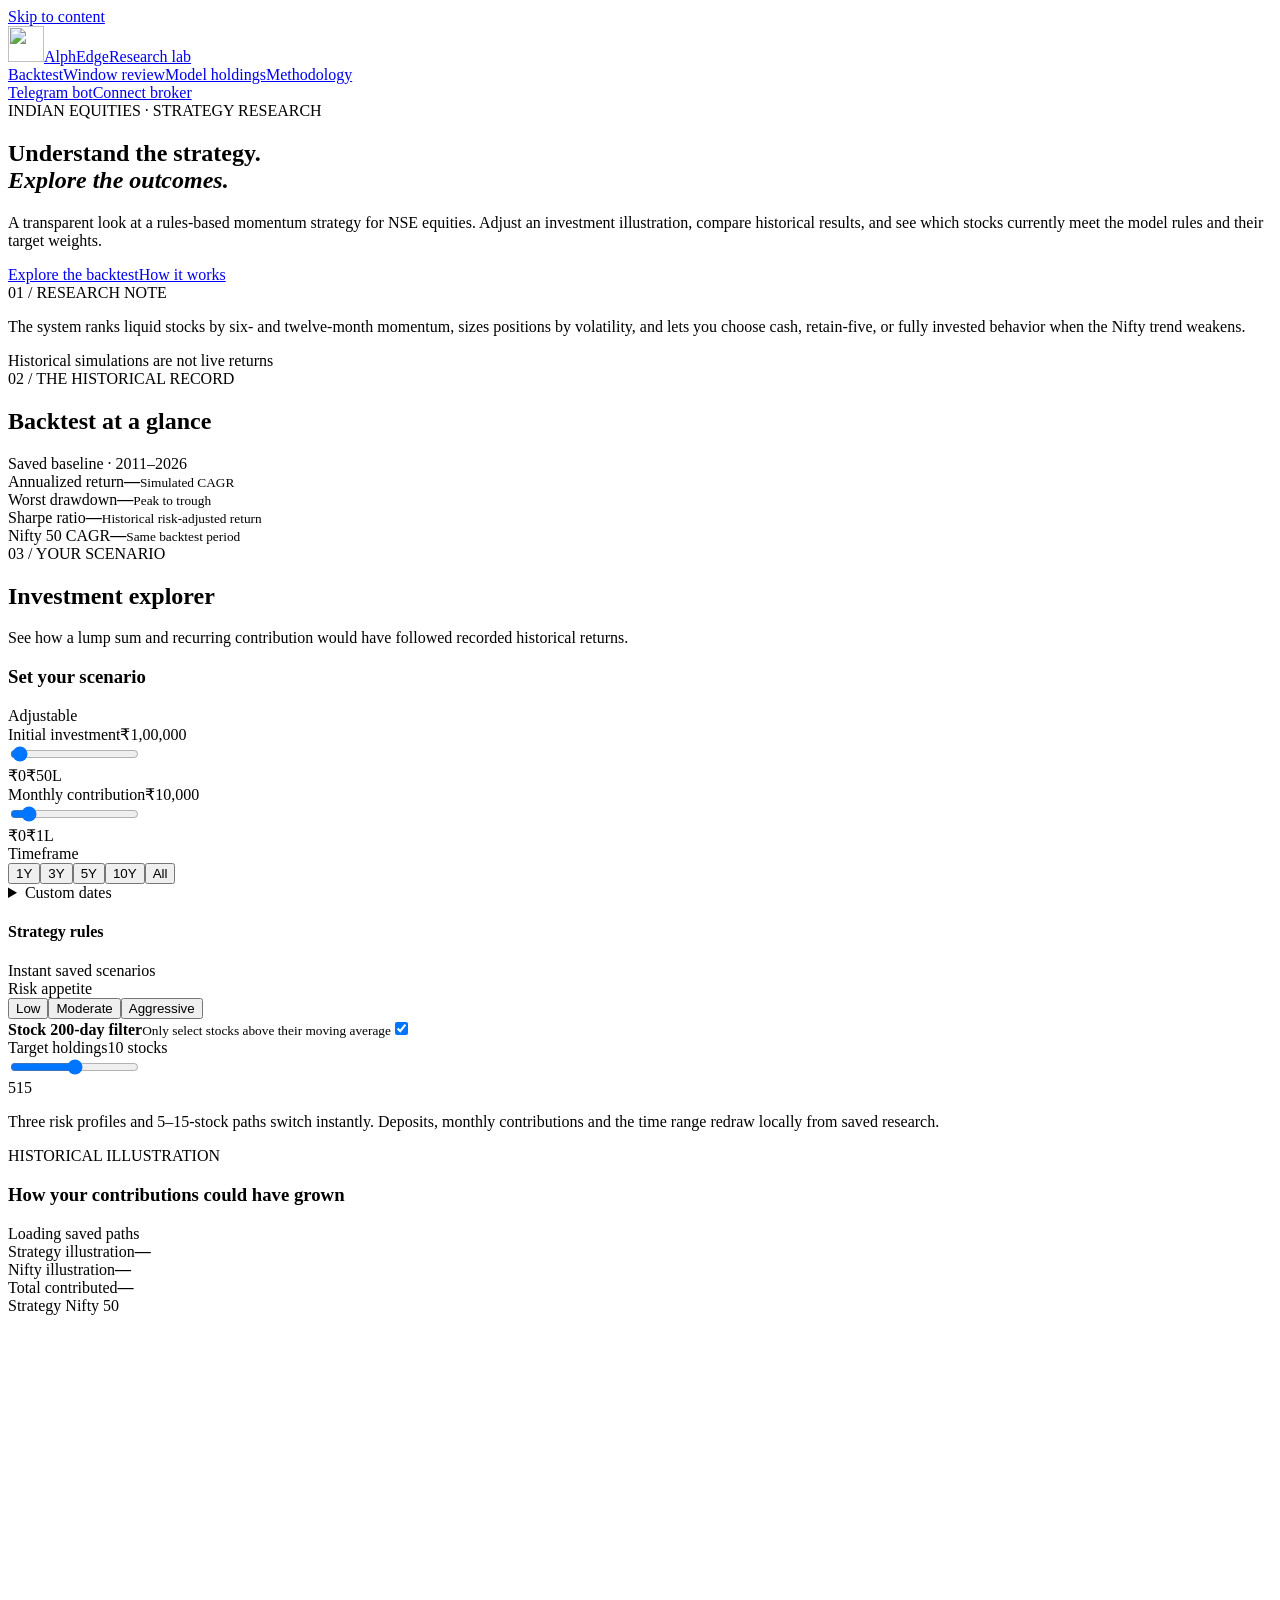
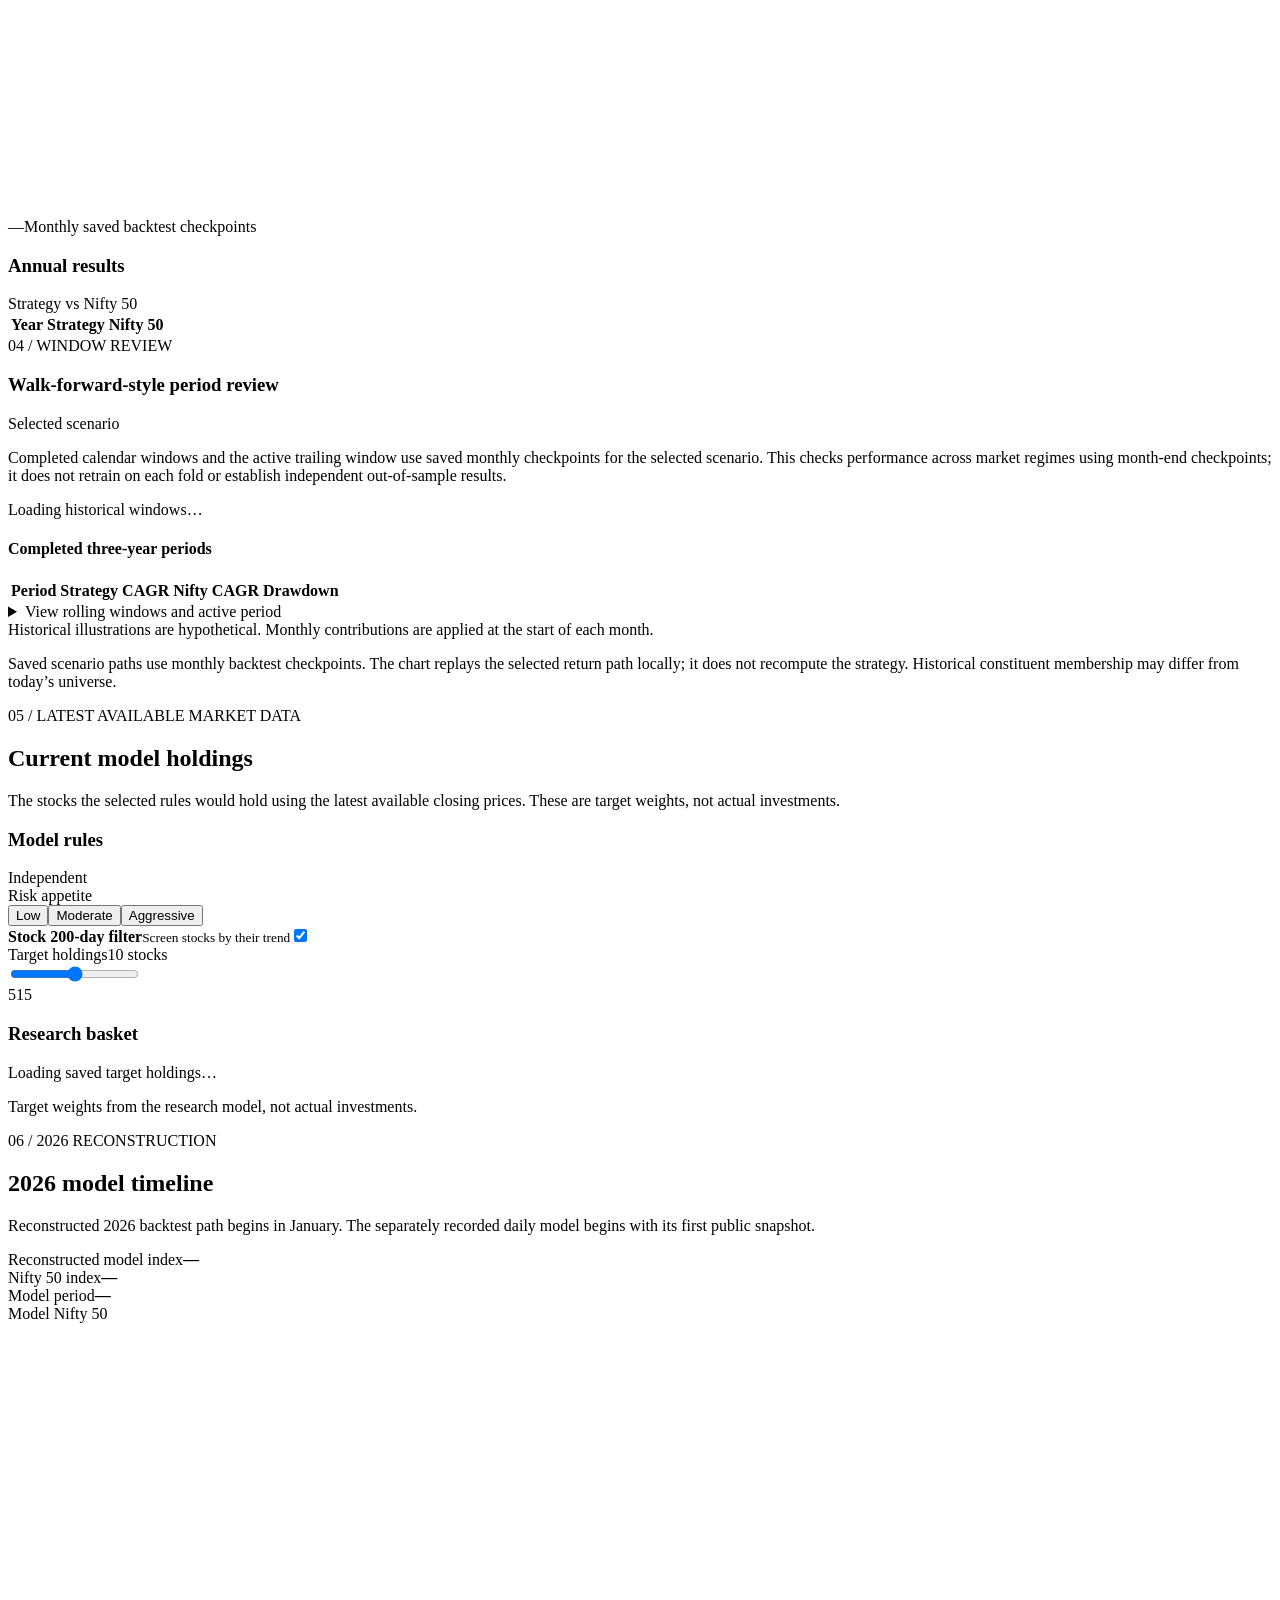
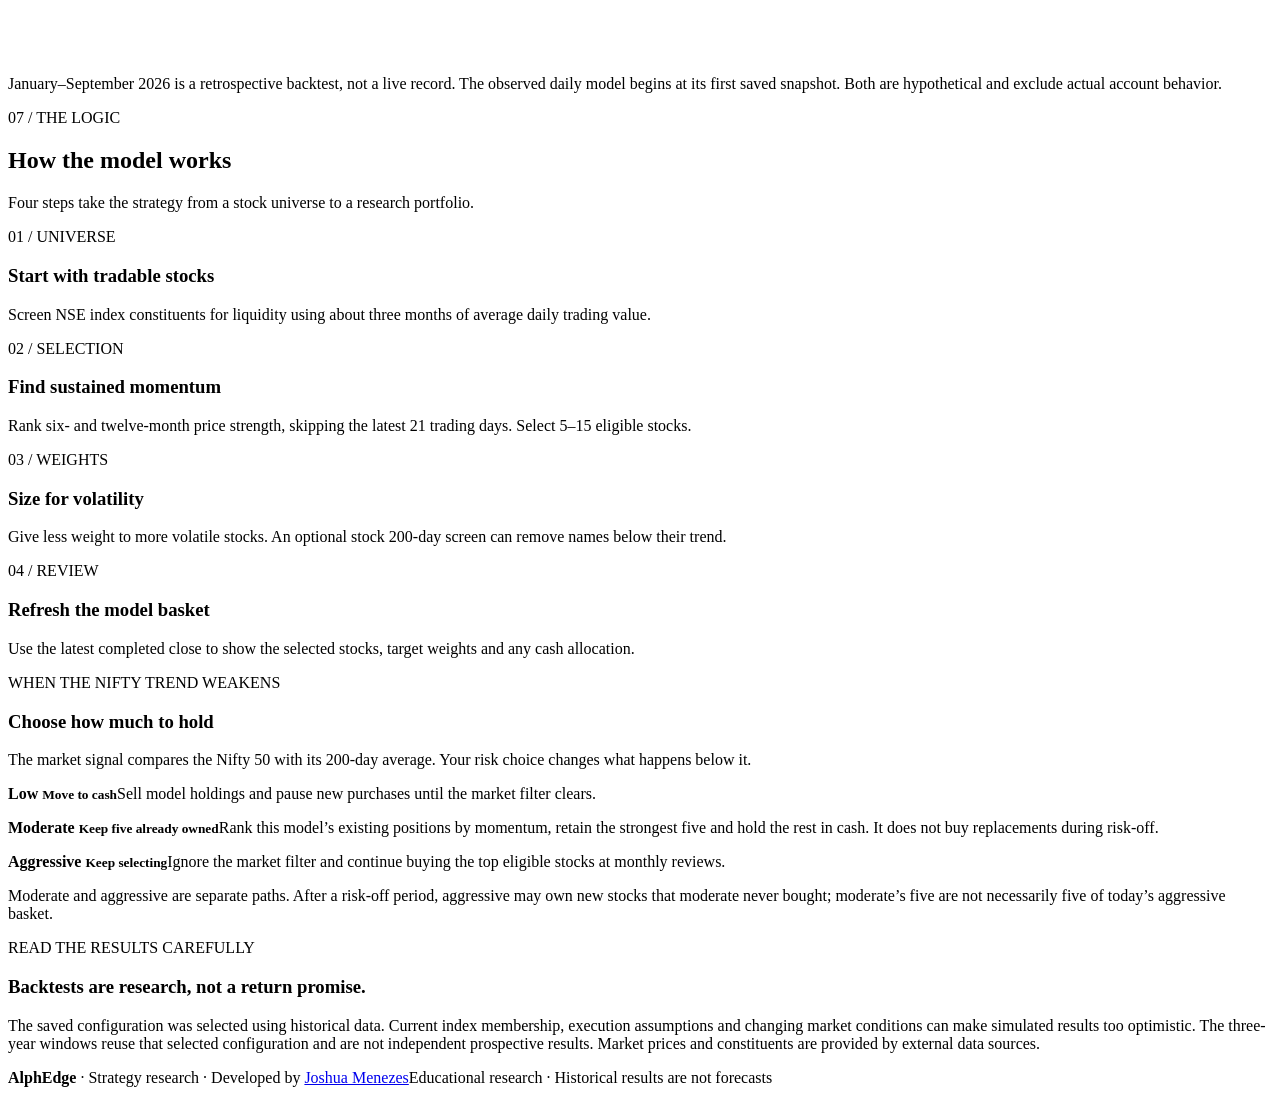
==== commit 337d15e1: "Restore 5–15 controls and clarify retained holdings" ====
--- a/site/index.html
+++ b/site/index.html
@@ -20,8 +20,8 @@
   <meta property="og:image:alt" content="AlphEdge systematic NSE equity research">
   <meta name="twitter:card" content="summary_large_image">
   <link rel="icon" type="image/svg+xml" href="/logo.svg?v=4">
-  <link rel="stylesheet" href="/styles.css?v=11">
-  <script>window.ALPHEDGE_STATIC=true</script><script src="/app.js?v=7" defer></script>
+  <link rel="stylesheet" href="/styles.css?v=12">
+  <script>window.ALPHEDGE_STATIC=true</script><script src="/app.js?v=9" defer></script>
 </head>
 <body>
   <a class="skip" href="#main">Skip to content</a>
@@ -29,7 +29,7 @@
     <div class="shell topbar-inner">
       <a class="brand" href="/" aria-label="AlphEdge home"><img class="brand-mark" src="/logo.svg?v=4" width="36" height="36" alt=""><span>AlphEdge</span><span class="brand-divider"></span><span class="brand-sub">Research lab</span></a>
       <nav aria-label="Page sections"><a href="#explorer">Backtest</a><a href="#walkforward">Window review</a><a href="#portfolio">Model holdings</a><a href="#methodology">Methodology</a></nav>
-      <a class="nav-cta" href="https://github.com/Juiceyyyy/AlphEdge#connect-your-own-kite-account-local-only" target="_blank" rel="noopener noreferrer" aria-label="Connect your broker — open setup guide on GitHub">Connect broker</a>
+      <div class="header-actions"><a class="bot-cta" href="https://t.me/AlphEdgeResearchBot" target="_blank" rel="noopener noreferrer" aria-label="Open AlphEdge Research Bot on Telegram">Telegram bot</a><a class="nav-cta" href="https://github.com/Juiceyyyy/AlphEdge#connect-your-own-kite-account-local-only" target="_blank" rel="noopener noreferrer" aria-label="Connect your broker — open setup guide on GitHub">Connect broker</a></div>
     </div>
   </header>
 
@@ -68,8 +68,8 @@
           <div class="control-head strategy-label"><h4>Strategy rules</h4><span>Instant saved scenarios</span></div>
           <div class="control"><div class="control-head"><span id="risk-label">Risk appetite</span></div><input id="risk-profile" type="hidden" value="moderate"><div class="risk-segment" data-risk-control="risk-profile" data-active="moderate" role="group" aria-labelledby="risk-label" aria-describedby="risk-explanation"><span class="risk-pill" aria-hidden="true"></span><button type="button" data-risk="low" aria-pressed="false">Low</button><button type="button" data-risk="moderate" aria-pressed="true">Moderate</button><button type="button" data-risk="aggressive" aria-pressed="false">Aggressive</button></div></div>
           <label class="switch-row"><span><strong>Stock 200-day filter</strong><small>Only select stocks above their moving average</small></span><input id="stock" type="checkbox" checked role="switch"><span class="switch-ui" aria-hidden="true"></span></label>
-          <div class="control hold"><div class="control-head"><label for="holdings">Target holdings</label><output id="holdings-value" for="holdings">10 stocks</output></div><input type="range" id="holdings" min="5" max="10" step="1" value="10"><div class="scale"><span>5</span><span>10</span></div></div>
-          <p class="control-hint">Three risk profiles and 5–10-stock paths switch instantly. Your deposit, monthly contribution and time range always redraw locally. The public scenario cache refreshes after completed trading sessions.</p>
+          <div class="control hold"><div class="control-head"><label for="holdings">Target holdings</label><output id="holdings-value" for="holdings">10 stocks</output></div><input type="range" id="holdings" min="5" max="15" step="1" value="10"><div class="scale"><span>5</span><span>15</span></div></div>
+          <p class="control-hint">Three risk profiles and 5–15-stock paths switch instantly. Deposits, monthly contributions and the time range redraw locally from saved research.</p>
         </aside>
         <div class="results">
           <div class="chart-card card">
@@ -94,9 +94,9 @@
           <div class="card-head"><h3>Model rules</h3><span class="chip">Independent</span></div>
           <div class="control"><div class="control-head"><span id="model-risk-label">Risk appetite</span></div><input id="model-risk-profile" type="hidden" value="moderate"><div class="risk-segment" data-risk-control="model-risk-profile" data-active="moderate" role="group" aria-labelledby="model-risk-label" aria-describedby="risk-explanation"><span class="risk-pill" aria-hidden="true"></span><button type="button" data-risk="low" aria-pressed="false">Low</button><button type="button" data-risk="moderate" aria-pressed="true">Moderate</button><button type="button" data-risk="aggressive" aria-pressed="false">Aggressive</button></div></div>
           <label class="switch-row"><span><strong>Stock 200-day filter</strong><small>Screen stocks by their trend</small></span><input id="model-stock" type="checkbox" checked role="switch"><span class="switch-ui" aria-hidden="true"></span></label>
-          <div class="control hold"><div class="control-head"><label for="model-holdings">Target holdings</label><output id="model-holdings-value" for="model-holdings">10 stocks</output></div><input type="range" id="model-holdings" min="5" max="10" step="1" value="10"><div class="scale"><span>5</span><span>10</span></div></div>
+          <div class="control hold"><div class="control-head"><label for="model-holdings">Target holdings</label><output id="model-holdings-value" for="model-holdings">10 stocks</output></div><input type="range" id="model-holdings" min="5" max="15" step="1" value="10"><div class="scale"><span>5</span><span>15</span></div></div>
         </aside>
-        <div class="card holdings-card"><div class="card-head"><div><h3>Research basket</h3><span id="candidate-status" class="candidate-status" role="status" aria-live="polite">Loading saved target holdings…</span></div></div><div id="candidate-positions" class="position-list" aria-live="polite"></div><p class="basket-note">Target weights from the research model, not actual investments.</p></div>
+        <div class="card holdings-card"><div class="card-head"><div><h3>Research basket</h3><span id="candidate-status" class="candidate-status" role="status" aria-live="polite">Loading saved target holdings…</span></div></div><div id="candidate-positions" class="position-list" aria-live="polite"></div><p id="basket-note" class="basket-note">Target weights from the research model, not actual investments.</p></div>
       </div>
     </section>
 
@@ -109,11 +109,11 @@
       <div class="section-top"><div><span class="kicker">07 / THE LOGIC</span><h2 id="method-heading">How the model works</h2><p>Four steps take the strategy from a stock universe to a research portfolio.</p></div></div>
       <div class="method-grid">
         <article><span class="method-index">01 / UNIVERSE</span><h3>Start with tradable stocks</h3><p>Screen NSE index constituents for liquidity using about three months of average daily trading value.</p></article>
-        <article><span class="method-index">02 / SELECTION</span><h3>Find sustained momentum</h3><p>Rank six- and twelve-month price strength, skipping the latest 21 trading days. Select 5–10 eligible stocks.</p></article>
+        <article><span class="method-index">02 / SELECTION</span><h3>Find sustained momentum</h3><p>Rank six- and twelve-month price strength, skipping the latest 21 trading days. Select 5–15 eligible stocks.</p></article>
         <article><span class="method-index">03 / WEIGHTS</span><h3>Size for volatility</h3><p>Give less weight to more volatile stocks. An optional stock 200-day screen can remove names below their trend.</p></article>
         <article><span class="method-index">04 / REVIEW</span><h3>Refresh the model basket</h3><p>Use the latest completed close to show the selected stocks, target weights and any cash allocation.</p></article>
       </div>
-      <div id="risk-explanation" class="risk-explanation"><div class="risk-heading"><span class="kicker">WHEN THE NIFTY TREND WEAKENS</span><h3>Choose how much to hold</h3><p>The market signal compares the Nifty 50 with its 200-day average. Your risk choice changes what happens below it.</p></div><div class="risk-options"><p><strong>Low <small>Move to cash</small></strong><span>Sell model holdings and pause new purchases until the market filter clears.</span></p><p><strong>Moderate <small>Keep five</small></strong><span>Retain the five strongest existing holdings; keep the remaining allocation in cash.</span></p><p><strong>Aggressive <small>Stay invested</small></strong><span>Ignore the market filter and continue buying eligible stocks.</span></p></div></div>
+      <div id="risk-explanation" class="risk-explanation"><div class="risk-heading"><span class="kicker">WHEN THE NIFTY TREND WEAKENS</span><h3>Choose how much to hold</h3><p>The market signal compares the Nifty 50 with its 200-day average. Your risk choice changes what happens below it.</p></div><div class="risk-options"><p><strong>Low <small>Move to cash</small></strong><span>Sell model holdings and pause new purchases until the market filter clears.</span></p><p><strong>Moderate <small>Keep five already owned</small></strong><span>Rank this model’s existing positions by momentum, retain the strongest five and hold the rest in cash. It does not buy replacements during risk-off.</span></p><p><strong>Aggressive <small>Keep selecting</small></strong><span>Ignore the market filter and continue buying the top eligible stocks at monthly reviews.</span></p></div><p class="risk-footnote">Moderate and aggressive are separate paths. After a risk-off period, aggressive may own new stocks that moderate never bought; moderate’s five are not necessarily five of today’s aggressive basket.</p></div>
       <div class="research-note"><div><span class="kicker">READ THE RESULTS CAREFULLY</span><h3>Backtests are research, not a return promise.</h3></div><p>The saved configuration was selected using historical data. Current index membership, execution assumptions and changing market conditions can make simulated results too optimistic. The three-year windows reuse that selected configuration and are not independent prospective results. Market prices and constituents are provided by external data sources.</p></div>
     </div></section>
   </main>
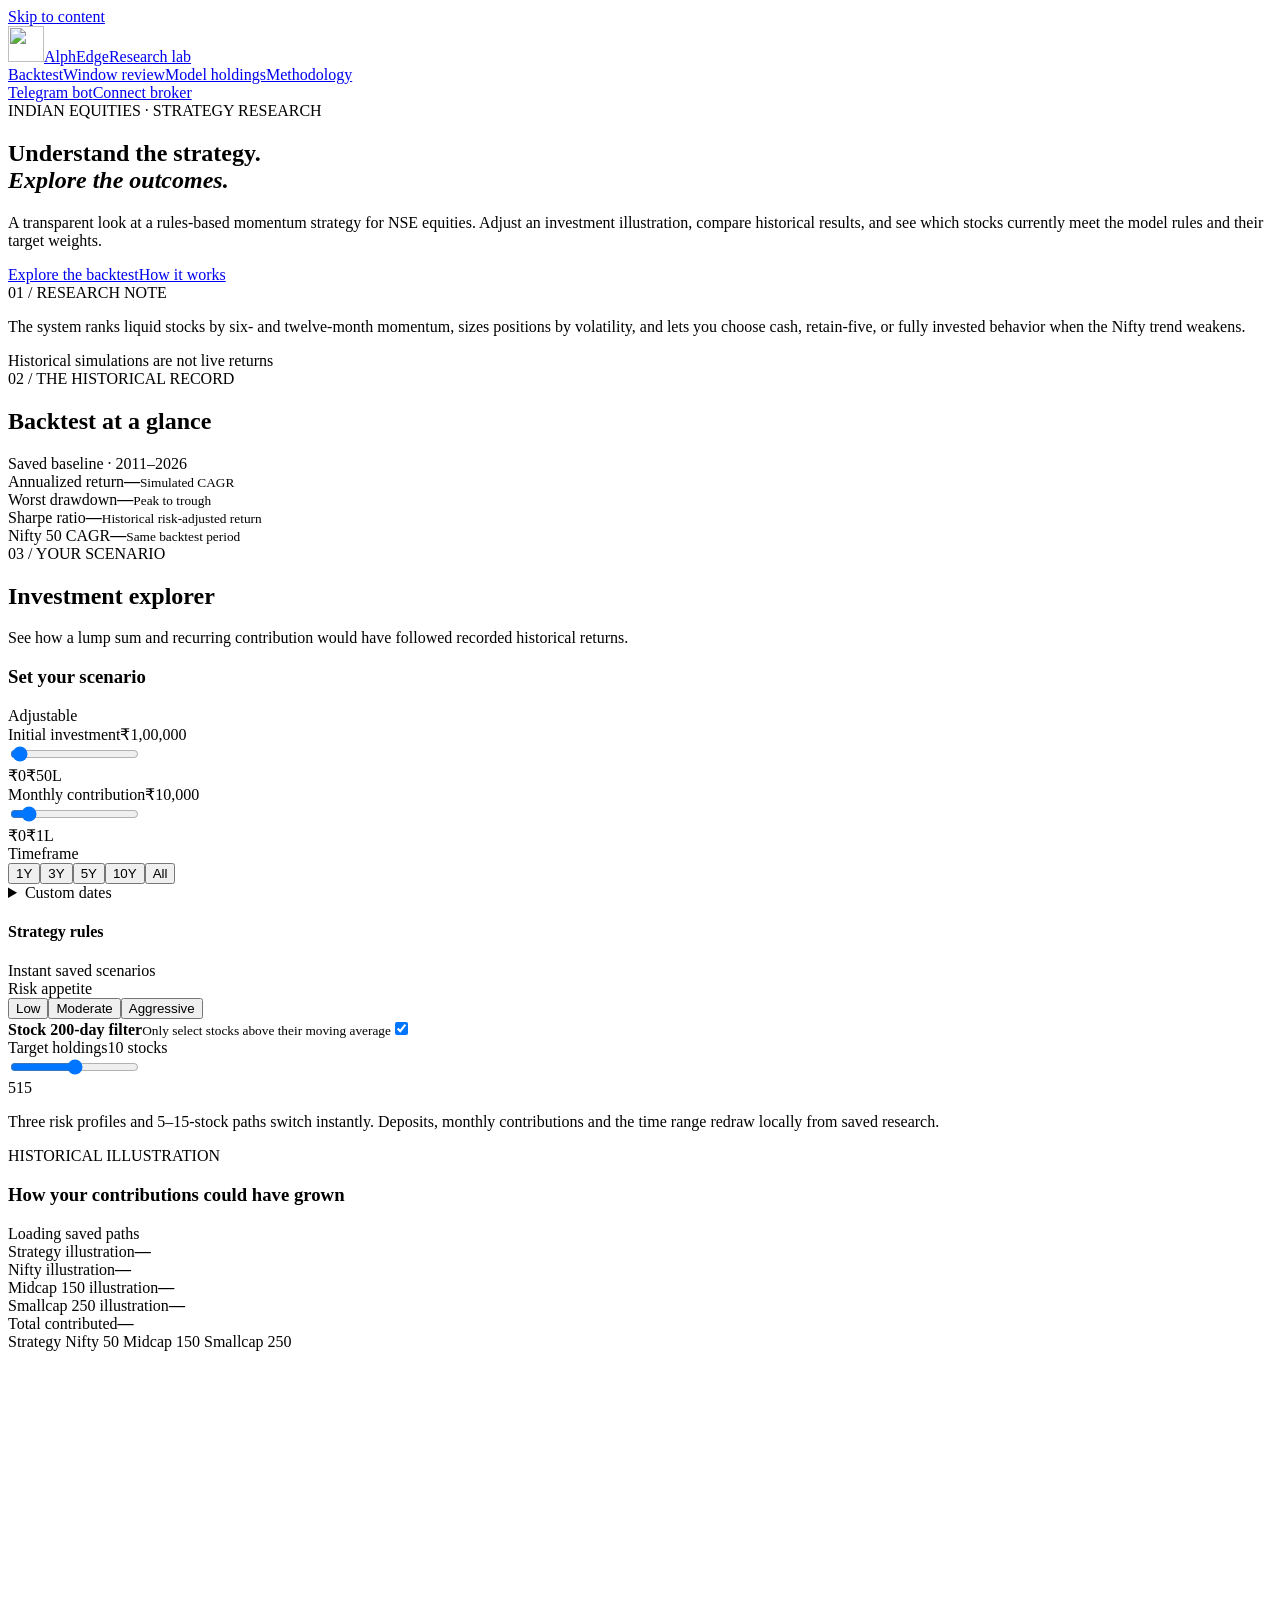
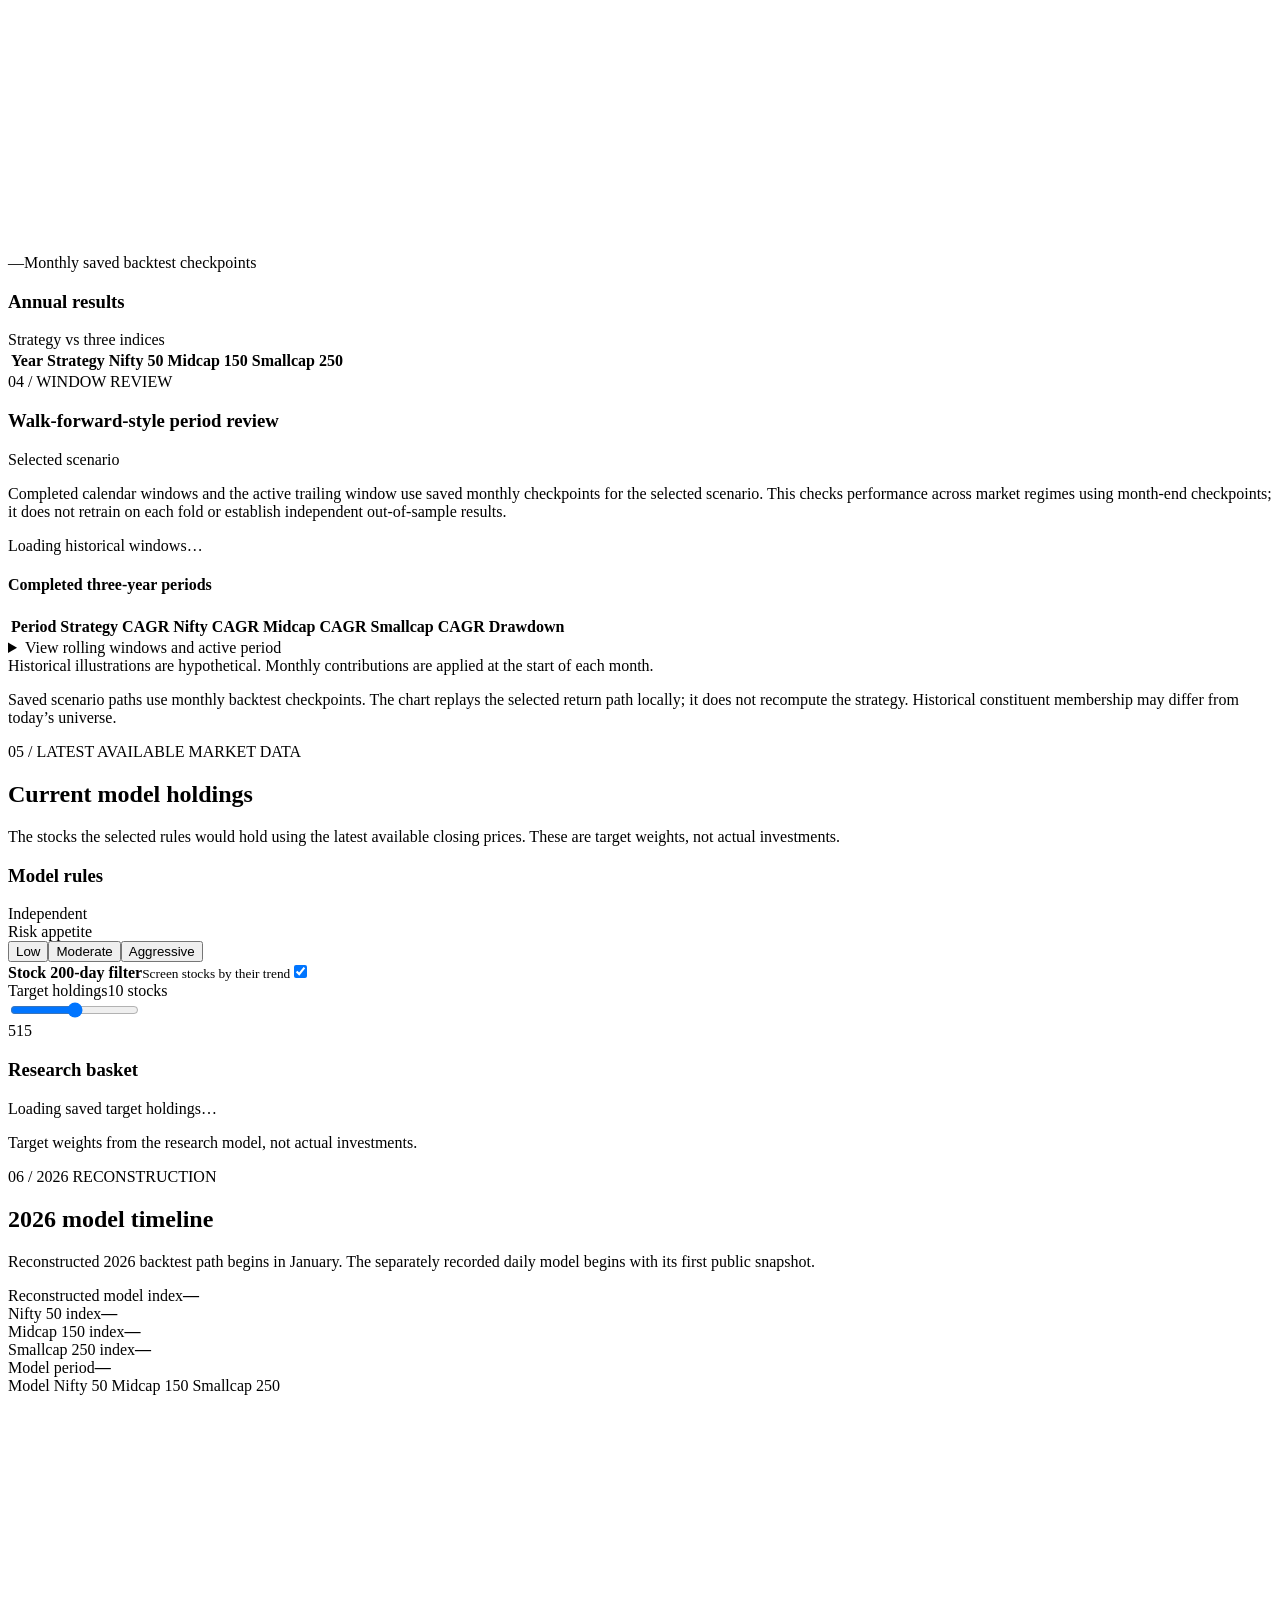
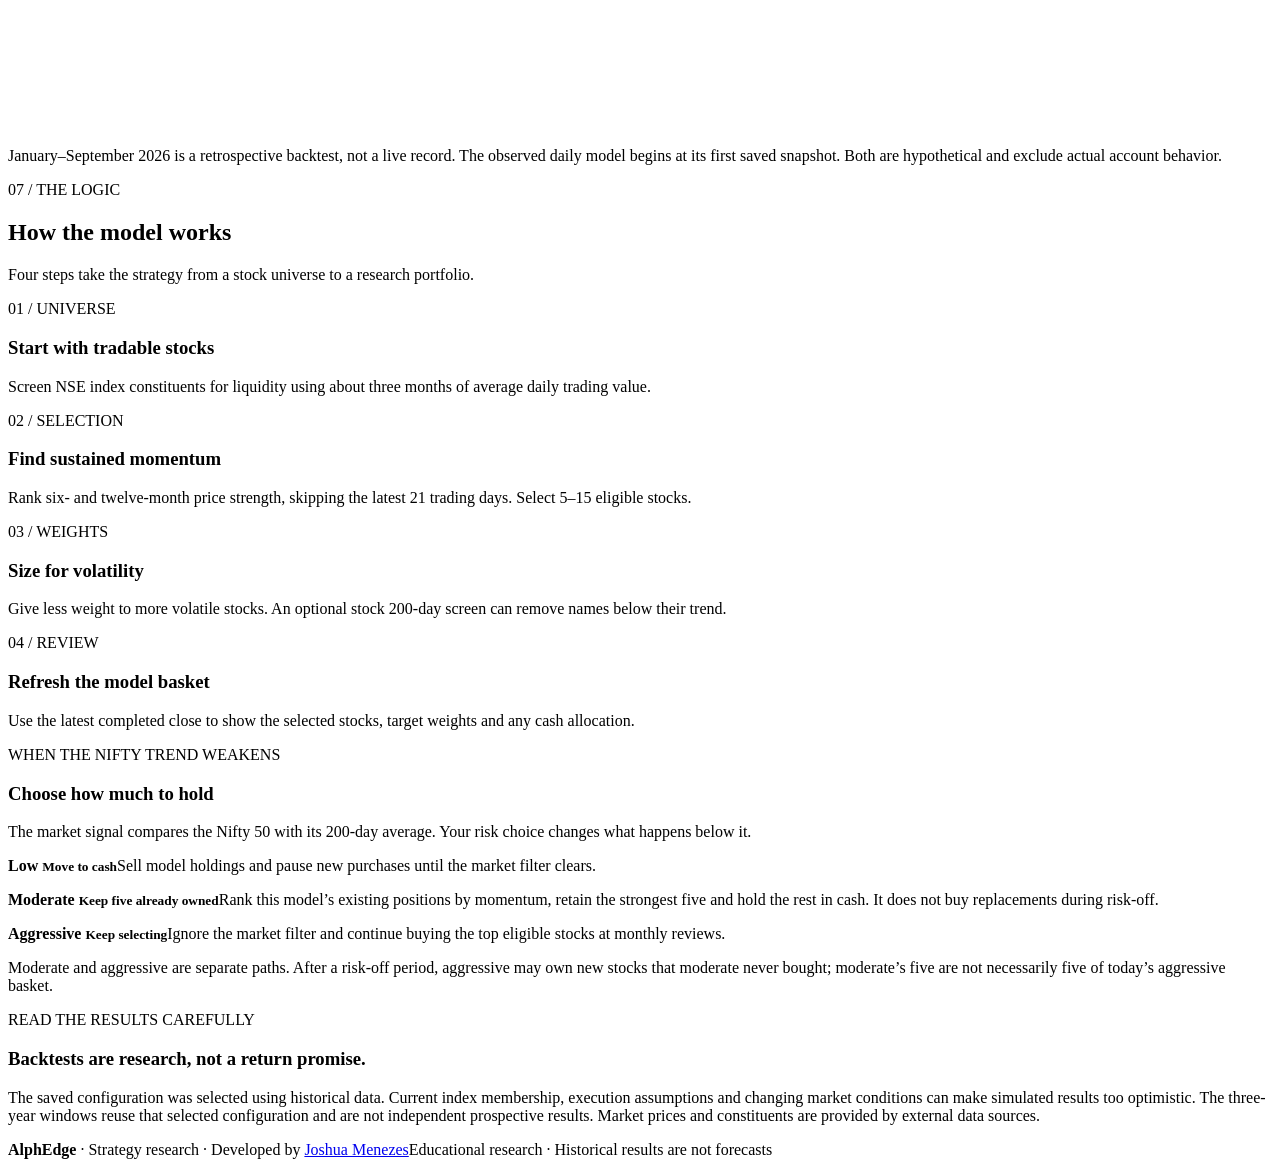
==== commit 4dbf3a65: "Compare research paths with Nifty Midcap 150 and Smallcap 250" ====
--- a/site/index.html
+++ b/site/index.html
@@ -20,8 +20,8 @@
   <meta property="og:image:alt" content="AlphEdge systematic NSE equity research">
   <meta name="twitter:card" content="summary_large_image">
   <link rel="icon" type="image/svg+xml" href="/logo.svg?v=4">
-  <link rel="stylesheet" href="/styles.css?v=12">
-  <script>window.ALPHEDGE_STATIC=true</script><script src="/app.js?v=9" defer></script>
+  <link rel="stylesheet" href="/styles.css?v=13">
+  <script>window.ALPHEDGE_STATIC=true</script><script src="/app.js?v=11" defer></script>
 </head>
 <body>
   <a class="skip" href="#main">Skip to content</a>
@@ -74,13 +74,13 @@
         <div class="results">
           <div class="chart-card card">
             <div class="chart-header"><div><span class="kicker">HISTORICAL ILLUSTRATION</span><h3>How your contributions could have grown</h3></div><span id="chart-mode" class="mode">Loading saved paths</span></div>
-            <div class="totals"><div><span>Strategy illustration</span><strong id="strategy-total">—</strong></div><div><span>Nifty illustration</span><strong id="benchmark-total">—</strong></div><div><span>Total contributed</span><strong id="contributed-total">—</strong></div></div>
-            <div class="legend"><span><i class="key strategy-key"></i> Strategy</span><span><i class="key benchmark-key"></i> Nifty 50</span></div>
+            <div class="totals"><div><span>Strategy illustration</span><strong id="strategy-total">—</strong></div><div><span>Nifty illustration</span><strong id="benchmark-total">—</strong></div><div><span>Midcap 150 illustration</span><strong id="midcap-total">—</strong></div><div><span>Smallcap 250 illustration</span><strong id="smallcap-total">—</strong></div><div><span>Total contributed</span><strong id="contributed-total">—</strong></div></div>
+            <div class="legend"><span><i class="key strategy-key"></i> Strategy</span><span><i class="key benchmark-key"></i> Nifty 50</span><span><i class="key midcap-key"></i> Midcap 150</span><span><i class="key smallcap-key"></i> Smallcap 250</span></div>
             <div class="chart-wrap interactive-chart"><div id="growth-tooltip" class="chart-tooltip" role="status" hidden></div><svg id="growth-chart" viewBox="0 0 760 300" preserveAspectRatio="none" role="img" aria-label="Historical investment illustration chart"></svg></div>
             <div class="chart-footer"><span id="chart-period">—</span><span id="chart-detail">Monthly saved backtest checkpoints</span></div>
           </div>
-          <div class="backtest-detail card"><div class="card-head"><h3>Annual results</h3><span class="chip outline">Strategy vs Nifty 50</span></div><div class="table-scroll"><table><thead><tr><th>Year</th><th>Strategy</th><th>Nifty 50</th></tr></thead><tbody id="annual-results"></tbody></table></div></div>
-          <div class="backtest-detail card" id="walkforward"><div class="card-head"><div><span class="kicker">04 / WINDOW REVIEW</span><h3>Walk-forward-style period review</h3></div><span class="chip outline">Selected scenario</span></div><p class="table-note">Completed calendar windows and the active trailing window use saved monthly checkpoints for the selected scenario. This checks performance across market regimes using month-end checkpoints; it does not retrain on each fold or establish independent out-of-sample results.</p><div id="walkforward-summary" class="window-summary" aria-live="polite">Loading historical windows…</div><h4>Completed three-year periods</h4><div class="table-scroll"><table><thead><tr><th>Period</th><th>Strategy CAGR</th><th>Nifty CAGR</th><th>Drawdown</th></tr></thead><tbody id="window-results"></tbody></table></div><details class="rolling-detail"><summary>View rolling windows and active period</summary><div class="table-scroll"><table><thead><tr><th>Period</th><th>Strategy CAGR</th><th>Nifty CAGR</th><th>Drawdown</th></tr></thead><tbody id="rolling-results"></tbody></table></div></details></div>
+          <div class="backtest-detail card"><div class="card-head"><h3>Annual results</h3><span class="chip outline">Strategy vs three indices</span></div><div class="table-scroll"><table><thead><tr><th>Year</th><th>Strategy</th><th>Nifty 50</th><th>Midcap 150</th><th>Smallcap 250</th></tr></thead><tbody id="annual-results"></tbody></table></div></div>
+          <div class="backtest-detail card" id="walkforward"><div class="card-head"><div><span class="kicker">04 / WINDOW REVIEW</span><h3>Walk-forward-style period review</h3></div><span class="chip outline">Selected scenario</span></div><p class="table-note">Completed calendar windows and the active trailing window use saved monthly checkpoints for the selected scenario. This checks performance across market regimes using month-end checkpoints; it does not retrain on each fold or establish independent out-of-sample results.</p><div id="walkforward-summary" class="window-summary" aria-live="polite">Loading historical windows…</div><h4>Completed three-year periods</h4><div class="table-scroll"><table><thead><tr><th>Period</th><th>Strategy CAGR</th><th>Nifty CAGR</th><th>Midcap CAGR</th><th>Smallcap CAGR</th><th>Drawdown</th></tr></thead><tbody id="window-results"></tbody></table></div><details class="rolling-detail"><summary>View rolling windows and active period</summary><div class="table-scroll"><table><thead><tr><th>Period</th><th>Strategy CAGR</th><th>Nifty CAGR</th><th>Midcap CAGR</th><th>Smallcap CAGR</th><th>Drawdown</th></tr></thead><tbody id="rolling-results"></tbody></table></div></details></div>
           <div id="scenario-message" class="message" role="status" aria-live="polite">Historical illustrations are hypothetical. Monthly contributions are applied at the start of each month.</div>
         </div>
       </div>
@@ -102,7 +102,7 @@
 
     <section class="shell forward-section" aria-labelledby="forward-heading">
       <div class="section-top"><div><span class="kicker">06 / 2026 RECONSTRUCTION</span><h2 id="forward-heading">2026 model timeline</h2><p>Reconstructed 2026 backtest path begins in January. The separately recorded daily model begins with its first public snapshot.</p></div></div>
-      <div class="card chart-card"><div class="totals"><div><span>Reconstructed model index</span><strong id="forward-model">—</strong></div><div><span>Nifty 50 index</span><strong id="forward-nifty">—</strong></div><div><span>Model period</span><strong id="forward-period" class="period-value">—</strong></div></div><div class="legend"><span><i class="key strategy-key"></i> Model</span><span><i class="key benchmark-key"></i> Nifty 50</span></div><div class="chart-wrap forward-wrap"><svg id="forward-chart" viewBox="0 0 760 200" preserveAspectRatio="none" role="img" aria-label="Forward research record pending"></svg></div><p class="basket-note">January–September 2026 is a retrospective backtest, not a live record. The observed daily model begins at its first saved snapshot. Both are hypothetical and exclude actual account behavior.</p></div>
+      <div class="card chart-card"><div class="totals"><div><span>Reconstructed model index</span><strong id="forward-model">—</strong></div><div><span>Nifty 50 index</span><strong id="forward-nifty">—</strong></div><div><span>Midcap 150 index</span><strong id="forward-midcap">—</strong></div><div><span>Smallcap 250 index</span><strong id="forward-smallcap">—</strong></div><div><span>Model period</span><strong id="forward-period" class="period-value">—</strong></div></div><div class="legend"><span><i class="key strategy-key"></i> Model</span><span><i class="key benchmark-key"></i> Nifty 50</span><span><i class="key midcap-key"></i> Midcap 150</span><span><i class="key smallcap-key"></i> Smallcap 250</span></div><div class="chart-wrap forward-wrap"><svg id="forward-chart" viewBox="0 0 760 200" preserveAspectRatio="none" role="img" aria-label="Forward research record pending"></svg></div><p class="basket-note">January–September 2026 is a retrospective backtest, not a live record. The observed daily model begins at its first saved snapshot. Both are hypothetical and exclude actual account behavior.</p></div>
     </section>
 
     <section class="section-tint method" id="methodology" aria-labelledby="method-heading"><div class="shell">
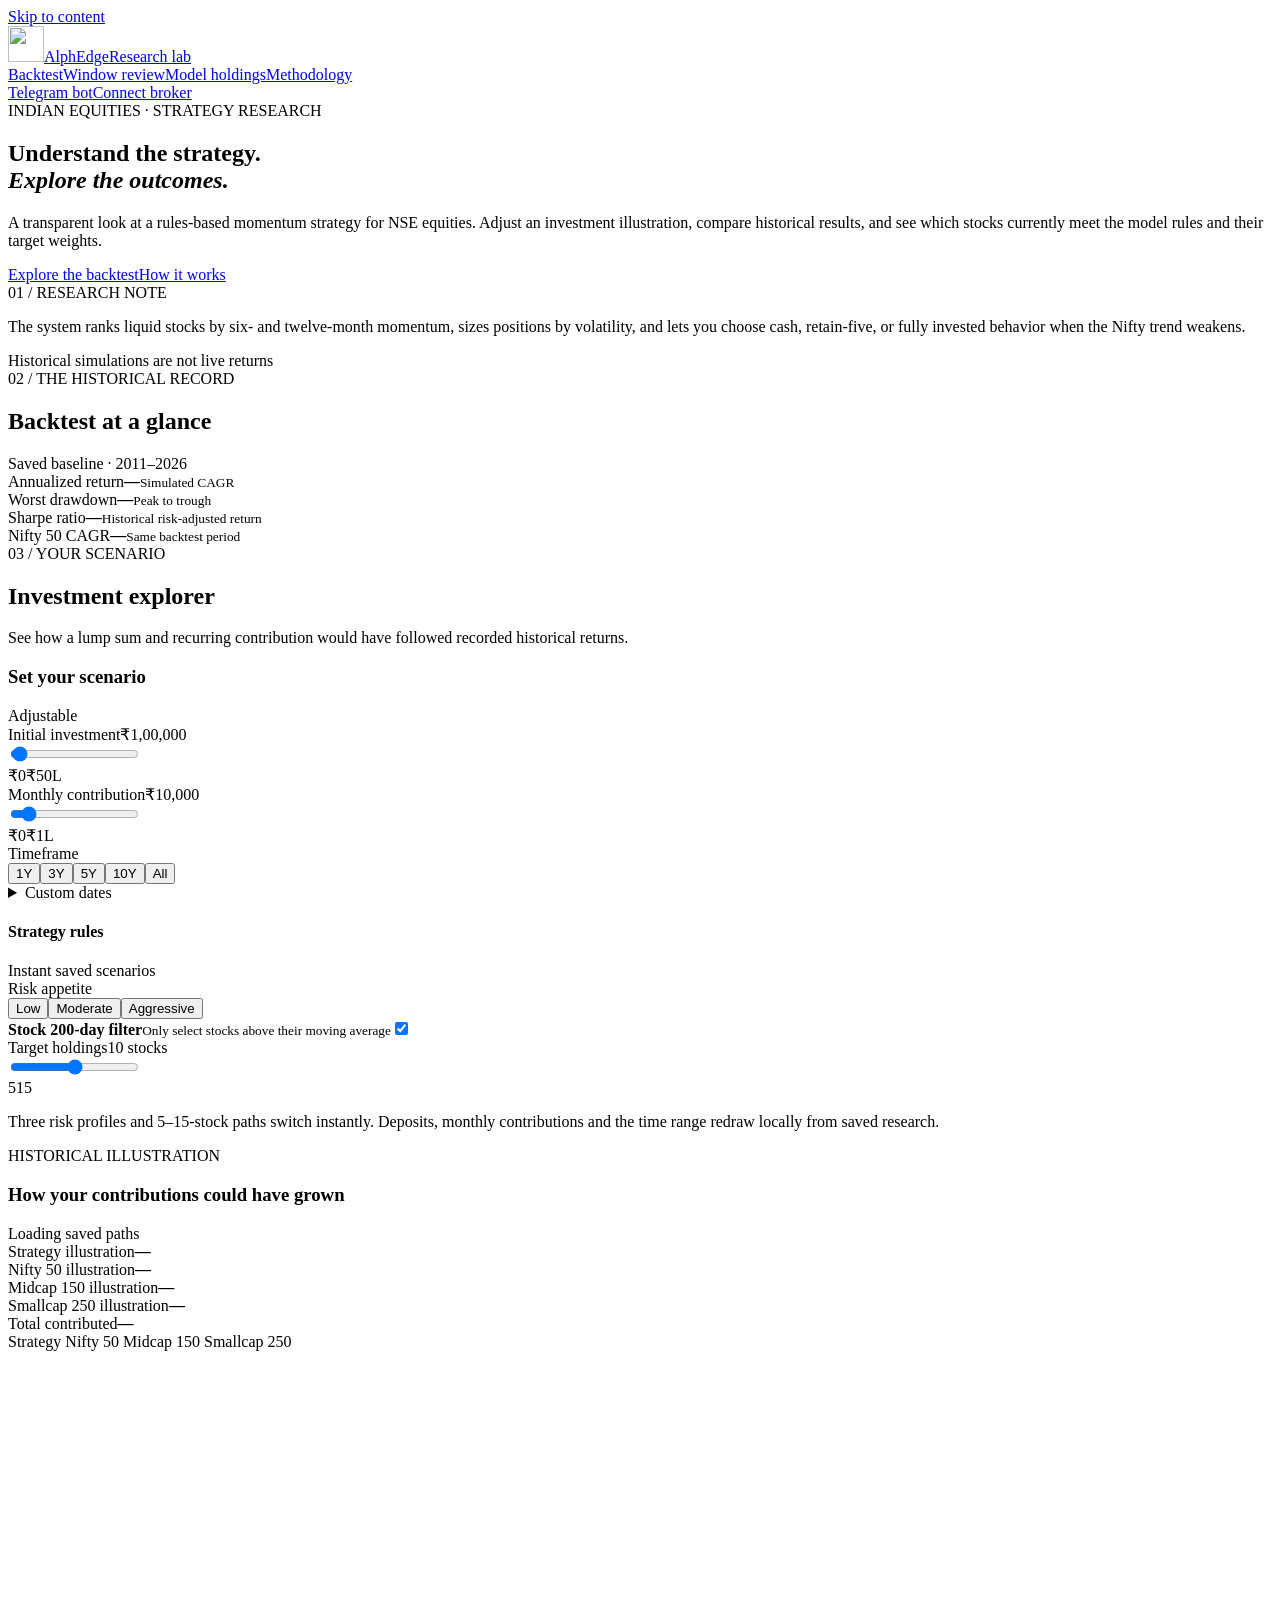
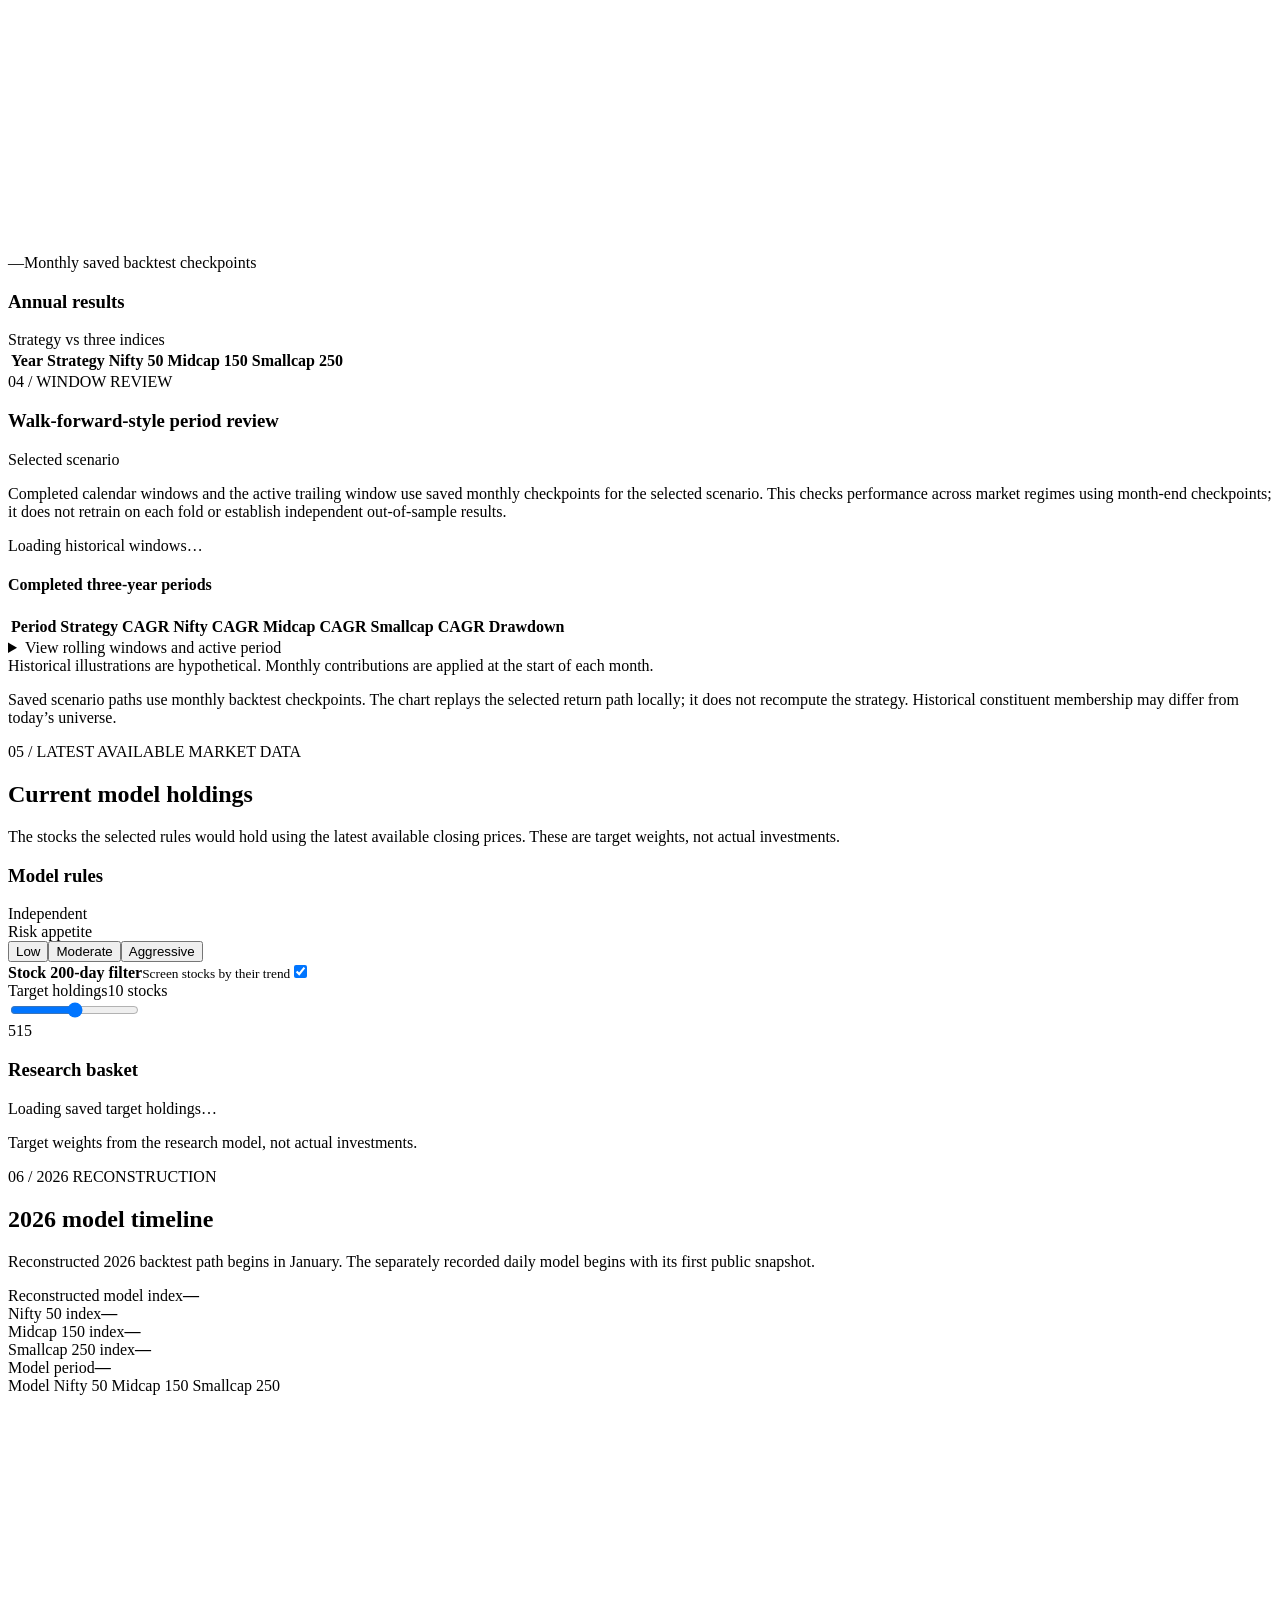
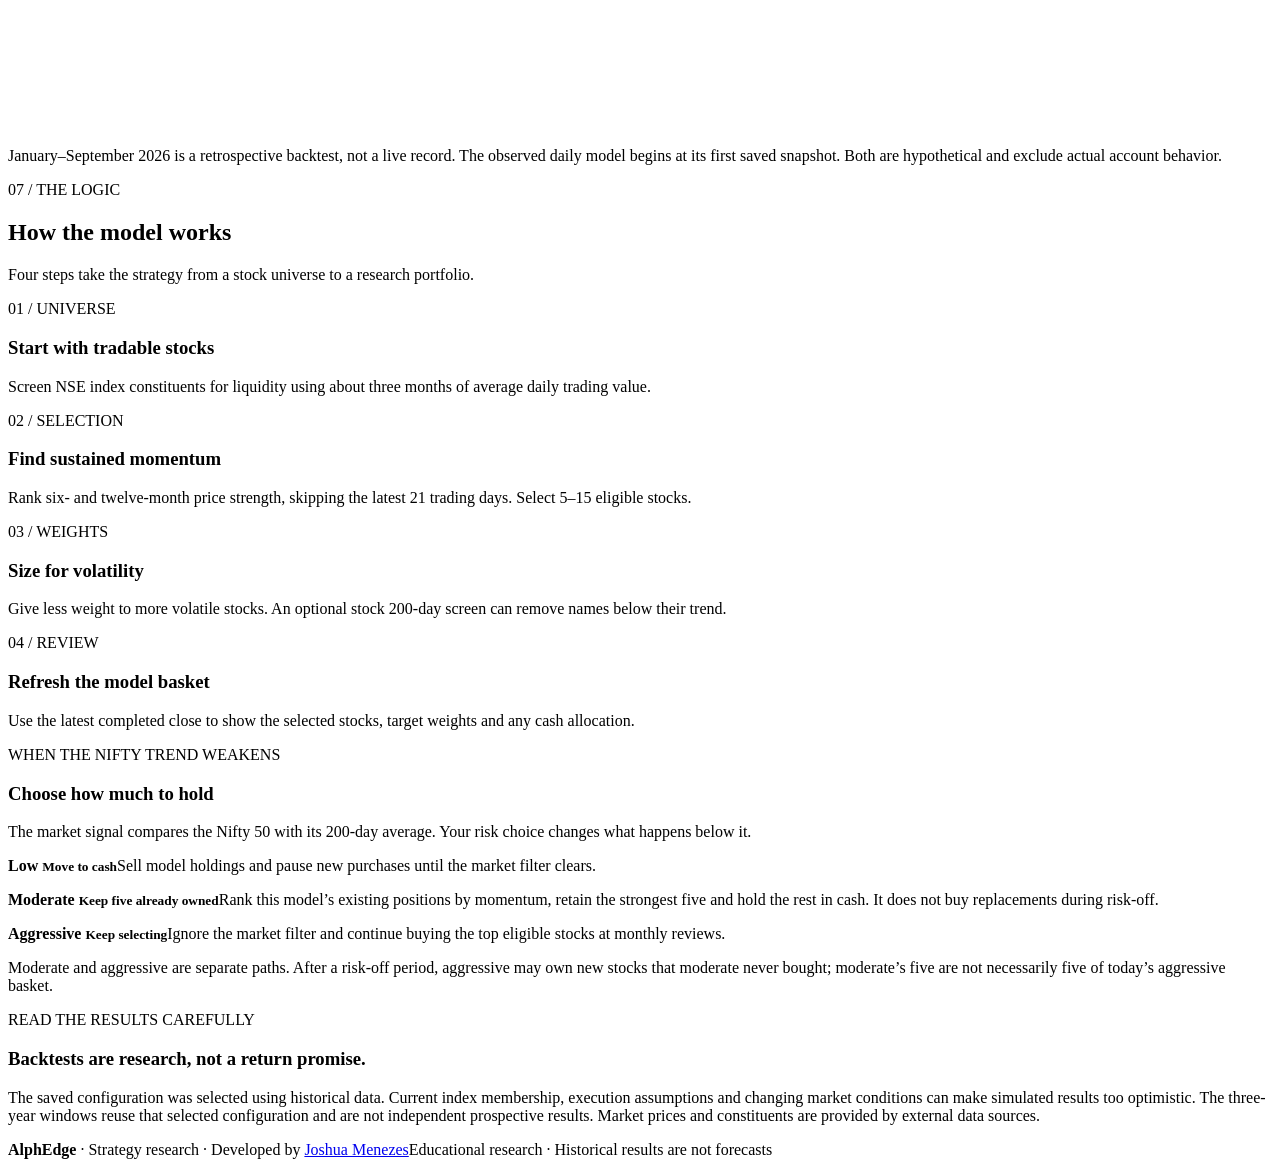
==== commit 598f55a9: "Show Midcap 150 and Smallcap 250 alongside strategy research" ====
--- a/site/index.html
+++ b/site/index.html
@@ -63,7 +63,7 @@
           <div class="card-head"><h3>Set your scenario</h3><span class="chip">Adjustable</span></div>
           <div class="control"><div class="control-head"><label for="lump">Initial investment</label><output id="lump-value" for="lump">₹1,00,000</output></div><input type="range" id="lump" min="0" max="5000000" step="10000" value="100000"><div class="scale"><span>₹0</span><span>₹50L</span></div></div>
           <div class="control"><div class="control-head"><label for="sip">Monthly contribution</label><output id="sip-value" for="sip">₹10,000</output></div><input type="range" id="sip" min="0" max="100000" step="1000" value="10000"><div class="scale"><span>₹0</span><span>₹1L</span></div></div>
-          <div class="timeframe"><span class="field-label">Timeframe</span><div class="period-pills" role="group" aria-label="Chart timeframe"><button type="button" data-period="12">1Y</button><button type="button" data-period="36">3Y</button><button type="button" data-period="60">5Y</button><button type="button" data-period="120" class="active">10Y</button><button type="button" data-period="all">All</button></div><details class="custom-period"><summary>Custom dates</summary><div class="date-range"><div class="control"><label for="start-month">From</label><input id="start-month" type="month"></div><div class="control"><label for="end-month">Through</label><input id="end-month" type="month"></div></div></details></div>
+          <div class="timeframe"><span class="field-label">Timeframe</span><div class="period-pills" role="group" aria-label="Chart timeframe"><button type="button" data-period="12">1Y</button><button type="button" data-period="36">3Y</button><button type="button" data-period="60" class="active">5Y</button><button type="button" data-period="120">10Y</button><button type="button" data-period="all">All</button></div><details class="custom-period"><summary>Custom dates</summary><div class="date-range"><div class="control"><label for="start-month">From</label><input id="start-month" type="month"></div><div class="control"><label for="end-month">Through</label><input id="end-month" type="month"></div></div></details></div>
           <div class="rule"></div>
           <div class="control-head strategy-label"><h4>Strategy rules</h4><span>Instant saved scenarios</span></div>
           <div class="control"><div class="control-head"><span id="risk-label">Risk appetite</span></div><input id="risk-profile" type="hidden" value="moderate"><div class="risk-segment" data-risk-control="risk-profile" data-active="moderate" role="group" aria-labelledby="risk-label" aria-describedby="risk-explanation"><span class="risk-pill" aria-hidden="true"></span><button type="button" data-risk="low" aria-pressed="false">Low</button><button type="button" data-risk="moderate" aria-pressed="true">Moderate</button><button type="button" data-risk="aggressive" aria-pressed="false">Aggressive</button></div></div>
@@ -74,7 +74,7 @@
         <div class="results">
           <div class="chart-card card">
             <div class="chart-header"><div><span class="kicker">HISTORICAL ILLUSTRATION</span><h3>How your contributions could have grown</h3></div><span id="chart-mode" class="mode">Loading saved paths</span></div>
-            <div class="totals"><div><span>Strategy illustration</span><strong id="strategy-total">—</strong></div><div><span>Nifty illustration</span><strong id="benchmark-total">—</strong></div><div><span>Midcap 150 illustration</span><strong id="midcap-total">—</strong></div><div><span>Smallcap 250 illustration</span><strong id="smallcap-total">—</strong></div><div><span>Total contributed</span><strong id="contributed-total">—</strong></div></div>
+            <div class="totals"><div><span>Strategy illustration</span><strong id="strategy-total">—</strong></div><div><span>Nifty 50 illustration</span><strong id="benchmark-total">—</strong></div><div><span>Midcap 150 illustration</span><strong id="midcap-total">—</strong></div><div><span>Smallcap 250 illustration</span><strong id="smallcap-total">—</strong></div><div><span>Total contributed</span><strong id="contributed-total">—</strong></div></div>
             <div class="legend"><span><i class="key strategy-key"></i> Strategy</span><span><i class="key benchmark-key"></i> Nifty 50</span><span><i class="key midcap-key"></i> Midcap 150</span><span><i class="key smallcap-key"></i> Smallcap 250</span></div>
             <div class="chart-wrap interactive-chart"><div id="growth-tooltip" class="chart-tooltip" role="status" hidden></div><svg id="growth-chart" viewBox="0 0 760 300" preserveAspectRatio="none" role="img" aria-label="Historical investment illustration chart"></svg></div>
             <div class="chart-footer"><span id="chart-period">—</span><span id="chart-detail">Monthly saved backtest checkpoints</span></div>
